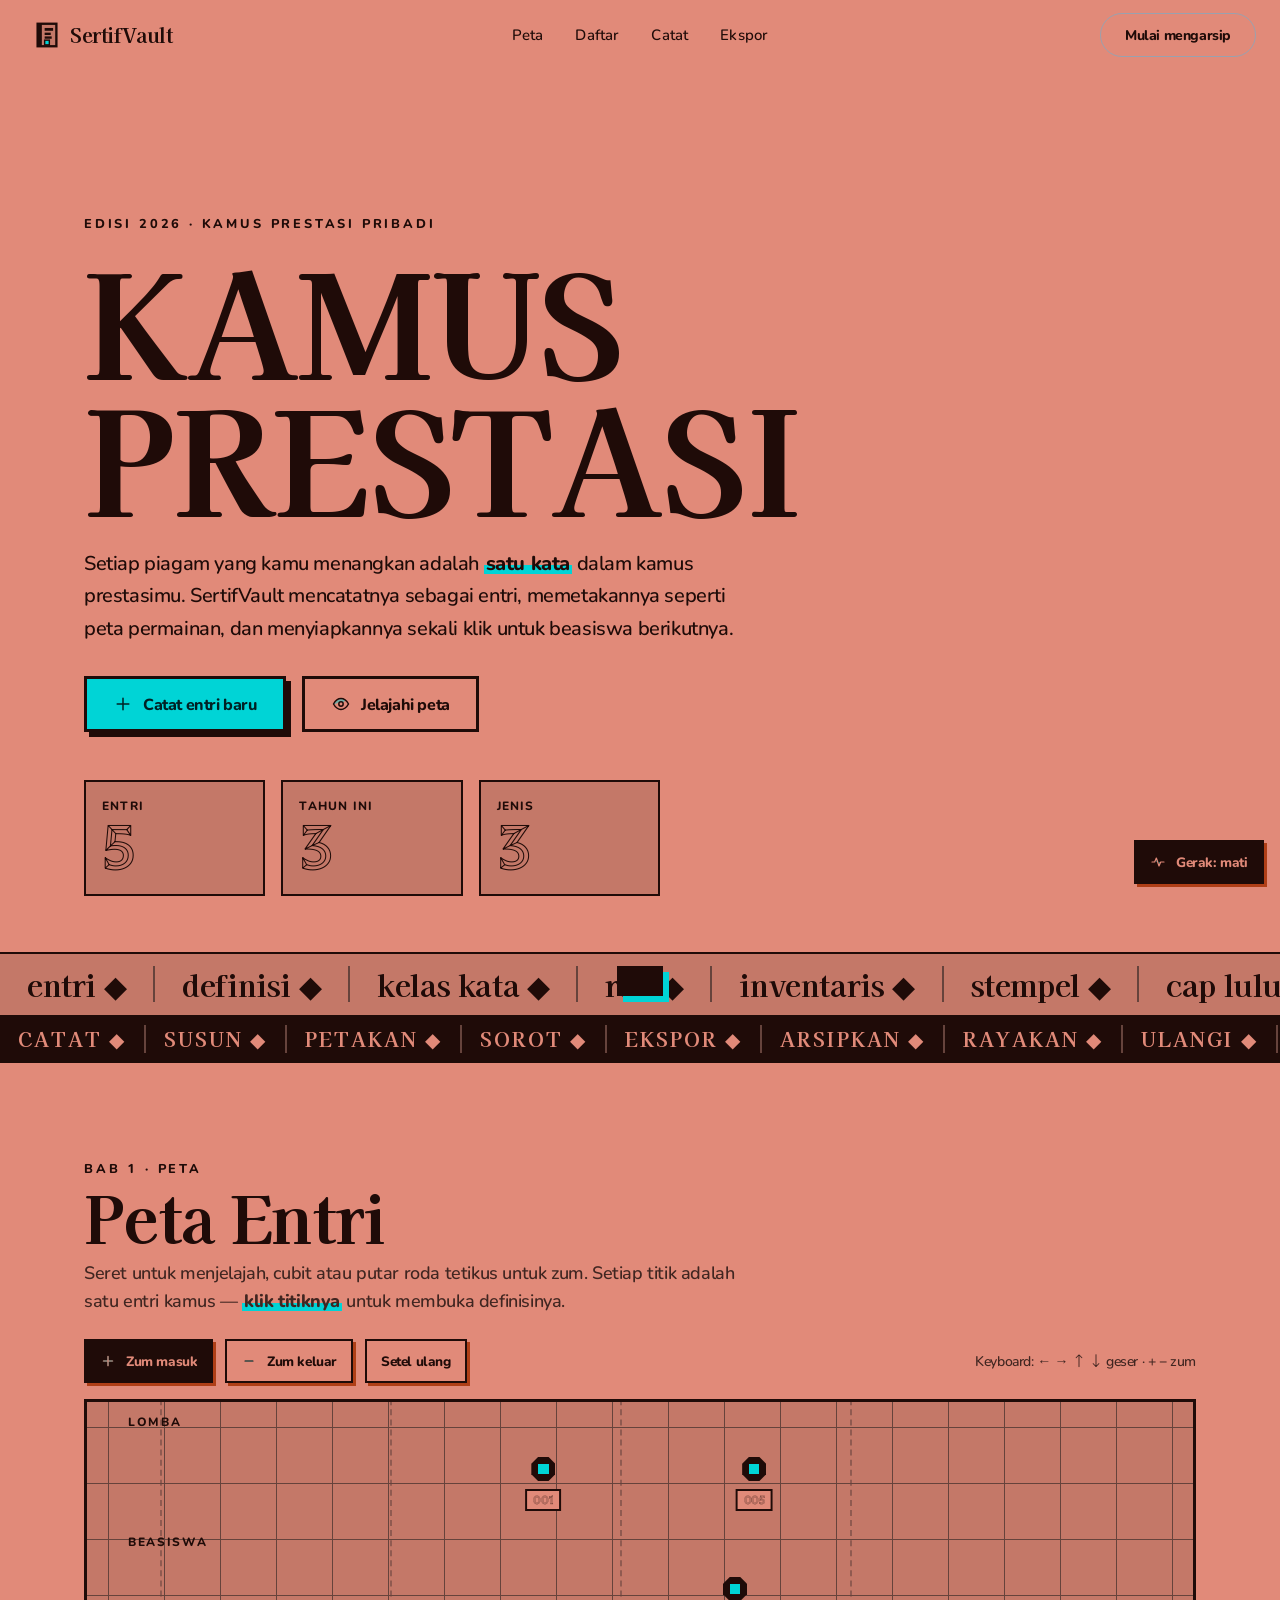
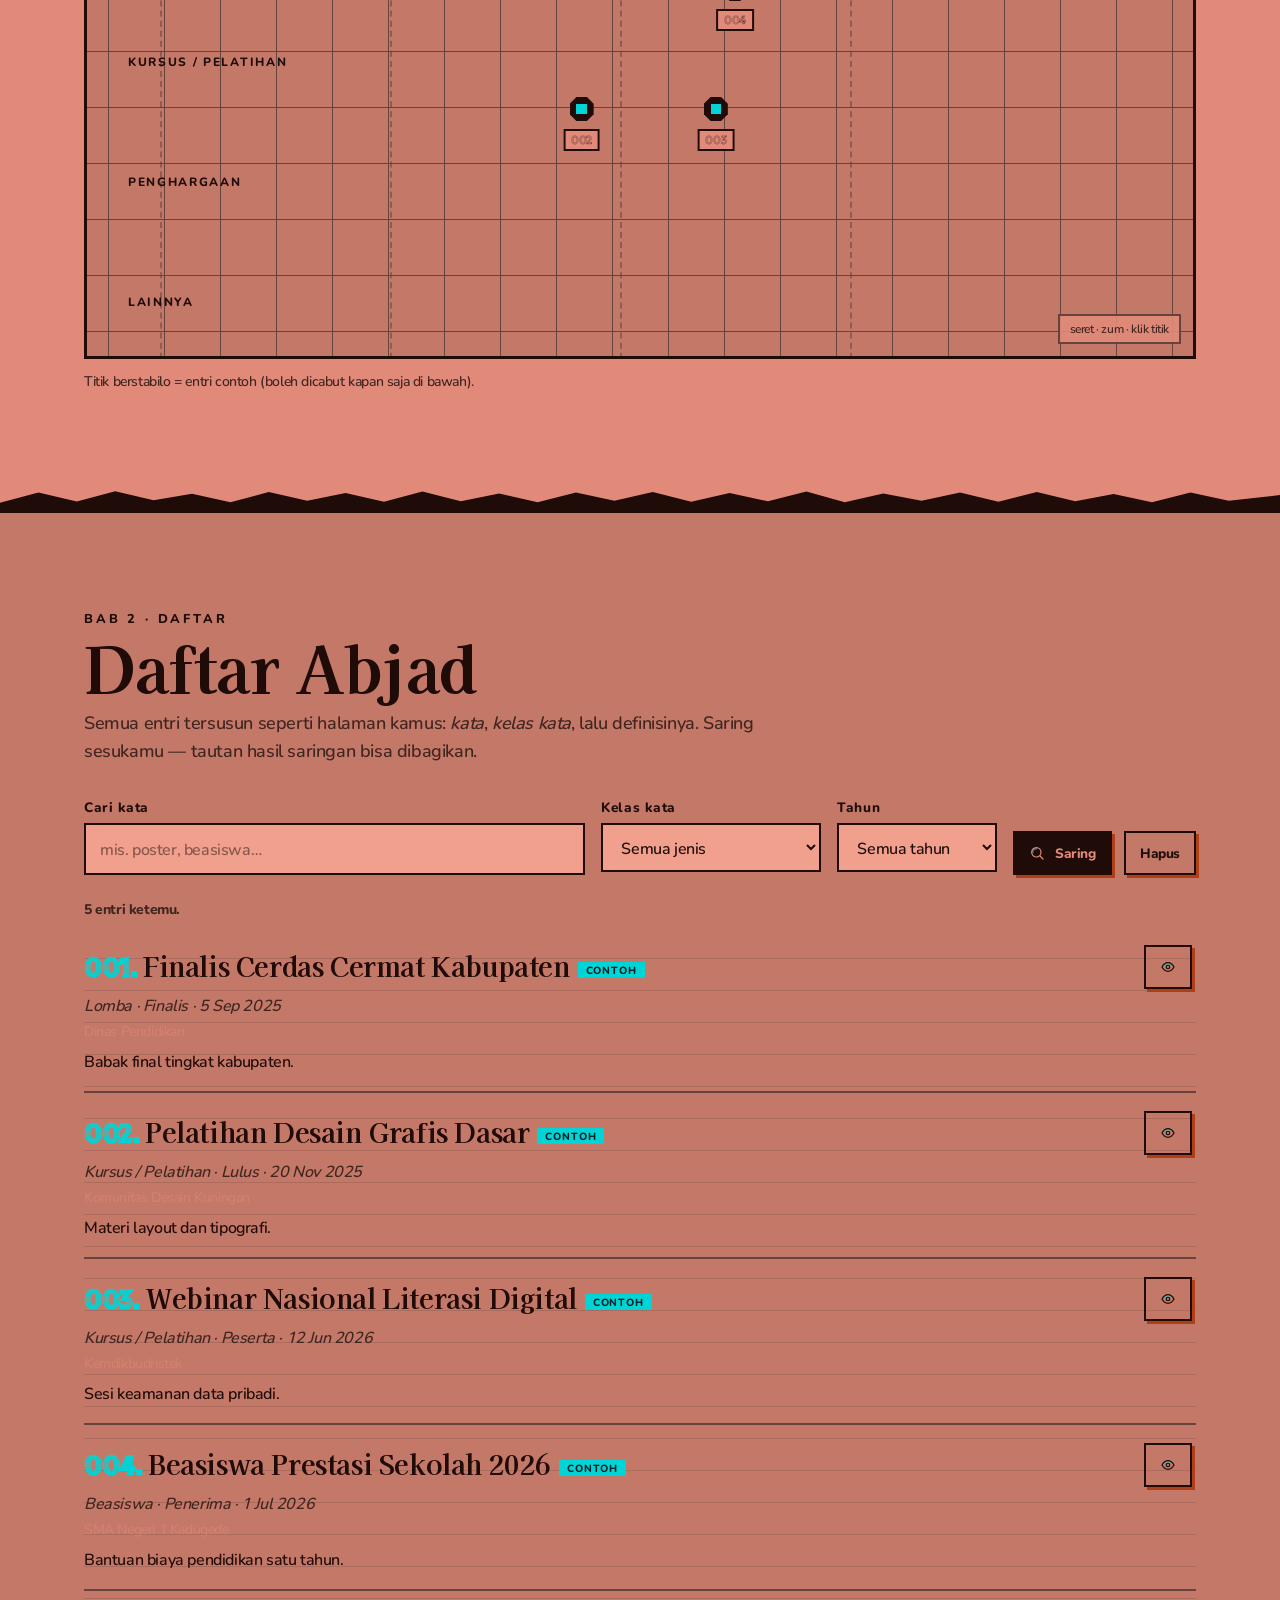
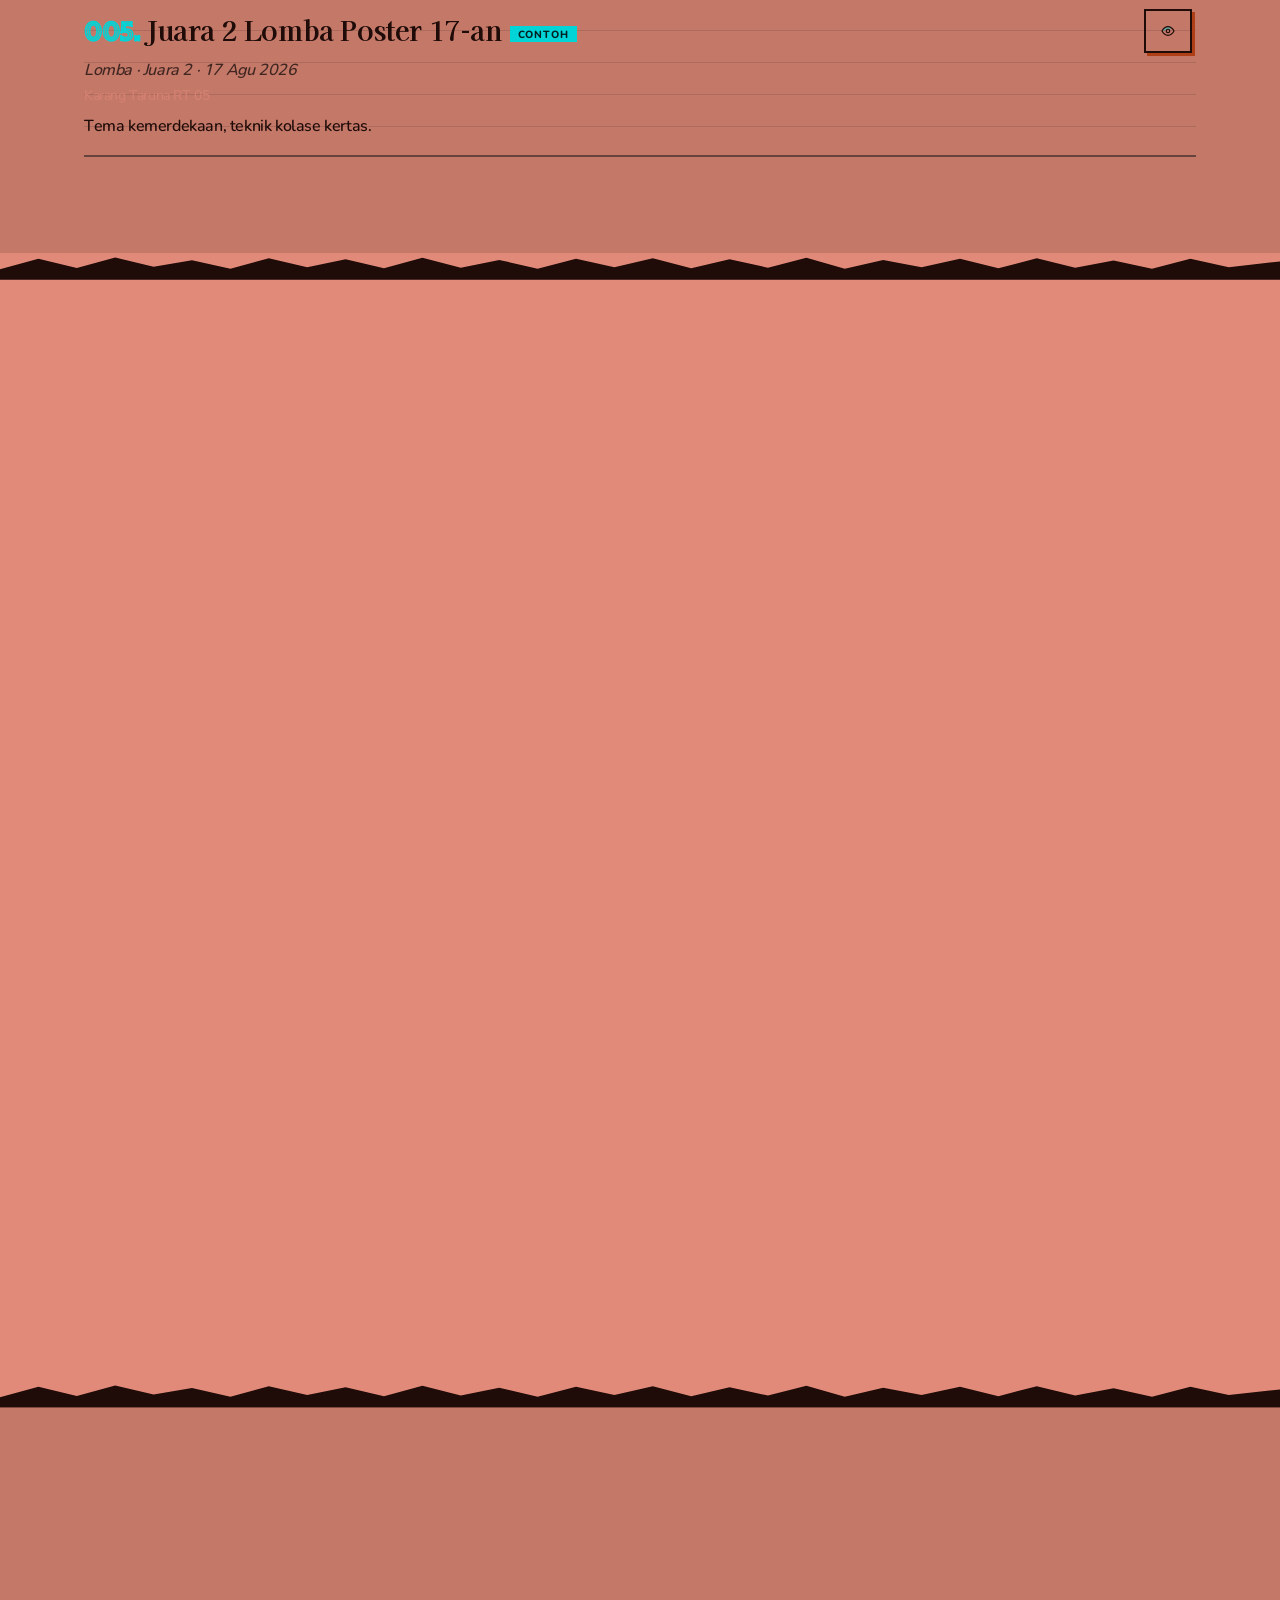
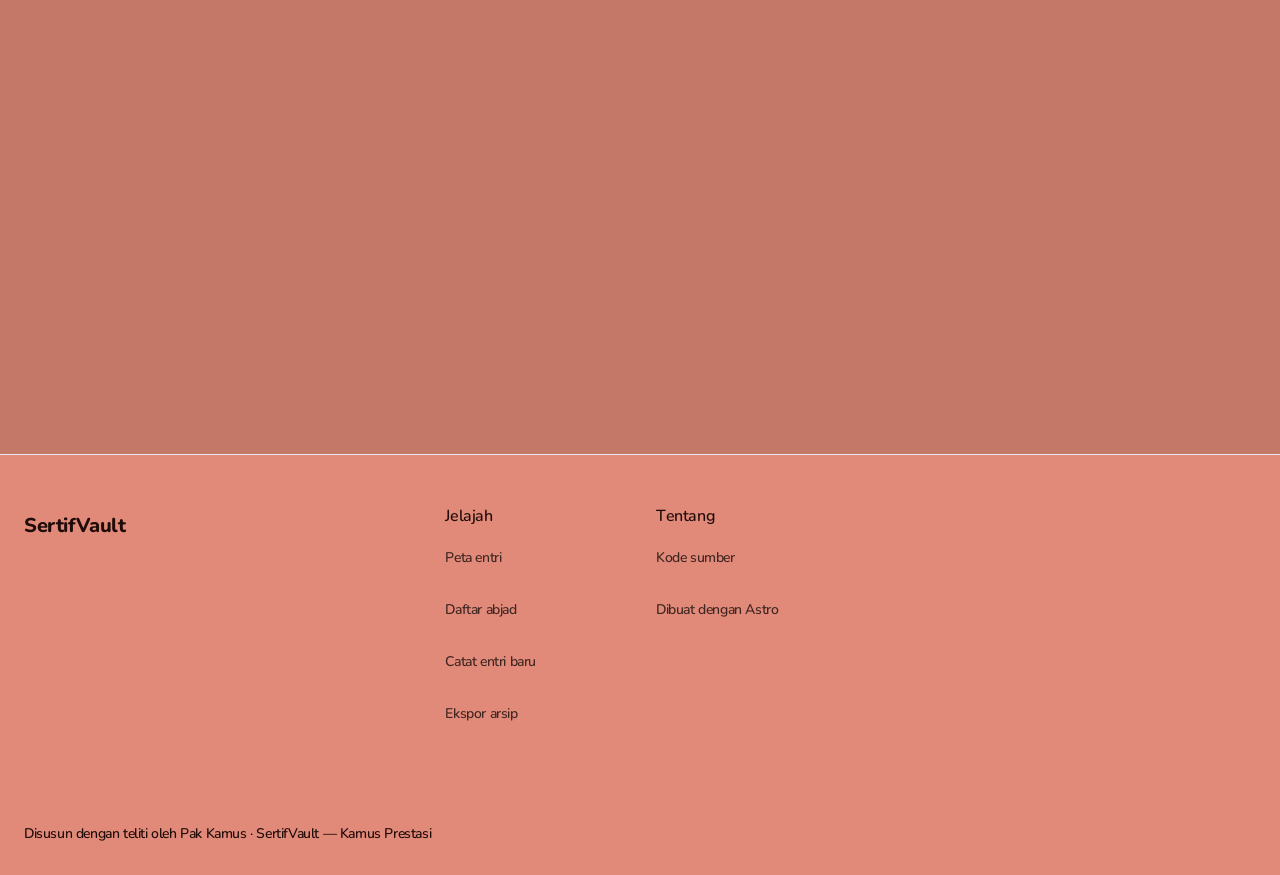
==== index.html @ 52729014 "deploy(2026-10-12): SertifVault — Kamus Prestasi (gh-pages)" ====
<!DOCTYPE html><html lang="id" dir="ltr" class="2xl:text-[20px]"><head><meta charset="UTF-8"><meta name="viewport" content="width=device-width, initial-scale=1.0"><link rel="sitemap" href="/sitemap-index.xml"><link rel="icon" type="image/svg+xml" href="/_astro/favicon.DusimJPX.svg"><link rel="apple-touch-icon" sizes="180x180" href="/_astro/favicon.DusimJPX.svg"><link rel="mask-icon" href="/_astro/favicon.DusimJPX.svg" color="#2b1d12"><style>@font-face{font-family:"Kaisei Tokumin-c41e53520d195732";src:url("/_astro/fonts/1432f971341fcacc.woff2") format("woff2");font-display:swap;unicode-range:U+0000-00FF,U+0131,U+0152-0153,U+02BB-02BC,U+02C6,U+02DA,U+02DC,U+0304,U+0308,U+0329,U+2000-206F,U+20AC,U+2122,U+2191,U+2193,U+2212,U+2215,U+FEFF,U+FFFD;font-weight:700;font-style:normal;}@font-face{font-family:"Kaisei Tokumin-c41e53520d195732";src:url("/_astro/fonts/fa891b6cc6b4ae27.woff2") format("woff2");font-display:swap;unicode-range:U+0000-00FF,U+0131,U+0152-0153,U+02BB-02BC,U+02C6,U+02DA,U+02DC,U+0304,U+0308,U+0329,U+2000-206F,U+20AC,U+2122,U+2191,U+2193,U+2212,U+2215,U+FEFF,U+FFFD;font-weight:800;font-style:normal;}@font-face{font-family:"Kaisei Tokumin-c41e53520d195732 fallback: Times New Roman Bold";src:local("Times New Roman Bold");font-display:swap;font-weight:700;font-style:normal;size-adjust:113.033%;ascent-override:102.6249%;descent-override:25.4793%;line-gap-override:0%;}@font-face{font-family:"Kaisei Tokumin-c41e53520d195732 fallback: Times New Roman Bold";src:local("Times New Roman Bold");font-display:swap;font-weight:800;font-style:normal;size-adjust:113.033%;ascent-override:102.6249%;descent-override:25.4793%;line-gap-override:0%;}:root{--font-display:"Kaisei Tokumin-c41e53520d195732","Kaisei Tokumin-c41e53520d195732 fallback: Times New Roman Bold",serif;}</style><link rel="preload" href="/_astro/fonts/1432f971341fcacc.woff2" as="font" type="font/woff2" crossorigin><link rel="preload" href="/_astro/fonts/fa891b6cc6b4ae27.woff2" as="font" type="font/woff2" crossorigin><style>@font-face{font-family:"Chiron GoRound TC-333e9b8f2880b814";src:url("/_astro/fonts/dfba8ac650aadede.woff2") format("woff2");font-display:swap;unicode-range:U+0000-00FF,U+0131,U+0152-0153,U+02BB-02BC,U+02C6,U+02DA,U+02DC,U+0304,U+0308,U+0329,U+2000-206F,U+20AC,U+2122,U+2191,U+2193,U+2212,U+2215,U+FEFF,U+FFFD;font-weight:400;font-style:normal;}@font-face{font-family:"Chiron GoRound TC-333e9b8f2880b814";src:url("/_astro/fonts/55c3451f2455e717.woff2") format("woff2");font-display:swap;unicode-range:U+0000-00FF,U+0131,U+0152-0153,U+02BB-02BC,U+02C6,U+02DA,U+02DC,U+0304,U+0308,U+0329,U+2000-206F,U+20AC,U+2122,U+2191,U+2193,U+2212,U+2215,U+FEFF,U+FFFD;font-weight:700;font-style:normal;}@font-face{font-family:"Chiron GoRound TC-333e9b8f2880b814 fallback: Arial";src:local("Arial");font-display:swap;font-weight:400;font-style:normal;size-adjust:102.7365%;ascent-override:94.4163%;descent-override:20.4406%;line-gap-override:0%;}@font-face{font-family:"Chiron GoRound TC-333e9b8f2880b814 fallback: Arial Bold";src:local("Arial Bold");font-display:swap;font-weight:700;font-style:normal;size-adjust:95.4205%;ascent-override:101.6553%;descent-override:22.0078%;line-gap-override:0%;}:root{--font-body:"Chiron GoRound TC-333e9b8f2880b814","Chiron GoRound TC-333e9b8f2880b814 fallback: Arial","Chiron GoRound TC-333e9b8f2880b814 fallback: Arial Bold",sans-serif;}</style><style>@font-face{font-family:"Tilt Prism-22b5168cf744a0fc";src:url("/_astro/fonts/adae60fb9ed3f33a.woff2") format("woff2");font-display:swap;unicode-range:U+0000-00FF,U+0131,U+0152-0153,U+02BB-02BC,U+02C6,U+02DA,U+02DC,U+0304,U+0308,U+0329,U+2000-206F,U+20AC,U+2122,U+2191,U+2193,U+2212,U+2215,U+FEFF,U+FFFD;font-weight:400;font-style:normal;}@font-face{font-family:"Tilt Prism-22b5168cf744a0fc fallback: Arial";src:local("Arial");font-display:swap;font-weight:400;font-style:normal;size-adjust:111.2605%;ascent-override:88.9804%;descent-override:24.4471%;line-gap-override:0%;}:root{--font-accent:"Tilt Prism-22b5168cf744a0fc","Tilt Prism-22b5168cf744a0fc fallback: Arial",sans-serif;}</style><style>
  :root {
    --aw-font-sans: var(--font-body);
    --aw-font-serif: var(--font-display);
    --aw-font-heading: var(--font-display);

    /* Kertas kamus */
    --sv-bg: oklch(0.72 0.11 32);
    --sv-surface: oklch(0.65 0.1 32);
    --sv-surface-2: oklch(0.6 0.095 32);
    --sv-text: oklch(0.18 0.035 32);
    --sv-muted: oklch(0.30 0.04 32);
    --sv-line: oklch(0.42 0.05 32);
    /* Tinta stempel */
    --sv-accent: oklch(0.52 0.155 38);
    --sv-accent-2: oklch(0.44 0.115 30);
    /* Stabilo cyan — satu-satunya warna dingin */
    --sv-pop: oklch(0.76 0.19 195);
    --sv-pop-ink: oklch(0.22 0.05 200);

    --aw-color-primary: var(--sv-accent);
    --aw-color-secondary: var(--sv-accent-2);
    --aw-color-accent: var(--sv-pop);

    --aw-color-text-heading: var(--sv-text);
    --aw-color-text-default: var(--sv-text);
    --aw-color-text-muted: var(--sv-muted);
    --aw-color-bg-page: var(--sv-bg);

    ::selection {
      background: var(--sv-pop);
      color: var(--sv-pop-ink);
    }
  }

  html {
    scroll-behavior: smooth;
  }

  body {
    font-family: var(--font-body), sans-serif;
    background: var(--sv-bg);
    color: var(--sv-text);
  }

  :focus-visible {
    outline: 3px solid var(--sv-pop);
    outline-offset: 2px;
    border-radius: 2px;
  }
</style><script>(function(){const defaultTheme = "system";

  // Single source of truth for *applying* the color theme.
  //
  // This runs inline in the <head> so the `.dark` class is set before first
  // paint (anti-FOUC — it must not be deferred/bundled). It also registers an
  // `astro:after-swap` listener so the theme is re-applied on client-side
  // navigations with <ClientRouter />. Toggling the theme is owned by the
  // <aw-theme-toggle> custom element (see ToggleTheme.astro).
  function applyTheme(theme) {
    document.documentElement.classList[theme === 'dark' ? 'add' : 'remove']('dark');
  }

  function resolveTheme() {
    if ((defaultTheme && defaultTheme.endsWith(':only')) || (!localStorage.theme && defaultTheme !== 'system')) {
      return defaultTheme.replace(':only', '');
    }
    if (
      localStorage.theme === 'dark' ||
      (!('theme' in localStorage) && window.matchMedia('(prefers-color-scheme: dark)').matches)
    ) {
      return 'dark';
    }
    return 'light';
  }

  applyTheme(resolveTheme());

  // `document` persists across view transitions, so this listener (registered
  // once on first load) keeps re-applying the theme on every navigation.
  document.addEventListener('astro:after-swap', () => applyTheme(resolveTheme()));
})();</script><title>SertifVault — Kamus Prestasi</title><link rel="canonical" href="https://agent-tools-sertifvault.vercel.app"><meta name="description" content="Brankas sertifikat pribadimu: arsipkan piagam lomba, beasiswa, dan kursus sebagai entri kamus, jelajahi di peta 8-bit, ekspor sekali klik."><meta name="robots" content="index, follow"><meta property="og:title" content="SertifVault — Kamus Prestasi"><meta property="og:type" content="website"><meta property="og:image" content="https://agent-tools-sertifvault.vercel.app/_astro/og-image.KoNGw8cL_Z16CvQc.jpg"><meta property="og:url" content="https://agent-tools-sertifvault.vercel.app"><meta property="og:description" content="Brankas sertifikat pribadimu: arsipkan piagam lomba, beasiswa, dan kursus sebagai entri kamus, jelajahi di peta 8-bit, ekspor sekali klik."><meta property="og:locale" content="id"><meta property="og:site_name" content="SertifVault"><meta property="og:image:url" content="https://agent-tools-sertifvault.vercel.app/_astro/og-image.KoNGw8cL_Z16CvQc.jpg"><meta property="og:image:width" content="1200"><meta property="og:image:height" content="626"><meta property="og:image:alt" content="SertifVault — Kamus Prestasi"><meta name="twitter:card" content="summary_large_image"><script id="ga-init" data-id>
  if (document.getElementById('ga-init').dataset.id) {
    var d = document.getElementById('ga-init').dataset.id;
    window.dataLayer = window.dataLayer || [];
    window.gtag = function () {
      dataLayer.push(arguments);
    };
    window.gtag('js', new Date());
    window.gtag('config', d);
  }
</script><link rel="preconnect" href="https://images.unsplash.com"><!-- View Transitions dimatikan (satu halaman) --><!-- <ClientRouter fallback="swap" /> --><!-- Extra head content from pages: structured data, rel=prev/next, … --><script type="application/ld+json">[{"@context":"https://schema.org","@type":"WebSite","@id":"https://agent-tools-sertifvault.vercel.app/#website","name":"SertifVault","url":"https://agent-tools-sertifvault.vercel.app","inLanguage":"id","publisher":{"@id":"https://agent-tools-sertifvault.vercel.app/#organization"}},{"@context":"https://schema.org","@type":"WebApplication","@id":"https://agent-tools-sertifvault.vercel.app/#organization","name":"SertifVault — Kamus Prestasi","url":"https://agent-tools-sertifvault.vercel.app","applicationCategory":"UtilitiesApplication","operatingSystem":"Web","inLanguage":"id","description":"Brankas sertifikat pribadimu: arsipkan piagam lomba, beasiswa, dan kursus sebagai entri kamus, jelajahi di peta 8-bit, ekspor sekali klik."}]</script><link rel="stylesheet" href="/_astro/PageLayout.DJ0KPZv_.css"><link rel="stylesheet" href="/_astro/vault.DOoaf-il.css"><script type="module" src="/_astro/page.BS6wqQC3.js"></script></head><body class="antialiased text-default bg-page tracking-tight min-h-screen flex flex-col"><aw-header data-astro-transition-persist="header-xzzigr" data-astro-cid-nswrv7r3="true"><header class="sticky top-0 z-40 flex-none mx-auto w-full border-b border-gray-50/0 transition-[opacity] ease-in-out" data-aw-sticky-header="true" id="header" data-astro-cid-nswrv7r3><div class="absolute inset-0" data-astro-cid-nswrv7r3></div><div class="relative text-default py-3 px-3 lg:px-6 mx-auto w-full lg:grid lg:grid-cols-3 lg:items-center max-w-7xl" data-astro-cid-nswrv7r3><div class="flex justify-between" data-astro-cid-nswrv7r3><a class="flex items-center" href="/" data-astro-cid-nswrv7r3><span class="self-center ml-2 rtl:ml-0 rtl:mr-2 whitespace-nowrap inline-flex items-center gap-2"><svg width="30" height="30" viewBox="0 0 64 64" aria-hidden="true" style="flex: none"><rect x="12" y="8" width="40" height="48" fill="var(--sv-surface)"></rect><rect x="12" y="8" width="40" height="48" fill="none" stroke="var(--sv-text)" stroke-width="5"></rect><rect x="12" y="8" width="9" height="48" fill="var(--sv-text)"></rect><rect x="27" y="17" width="18" height="6" fill="var(--sv-text)"></rect><rect x="27" y="27" width="13" height="5" fill="var(--sv-text)"></rect><rect x="27" y="35" width="15" height="5" fill="var(--sv-text)"></rect><rect x="27" y="43" width="10" height="10" fill="var(--sv-pop)"></rect><rect x="27" y="43" width="10" height="10" fill="none" stroke="var(--sv-text)" stroke-width="3"></rect></svg><span class="font-display text-2xl md:text-xl font-bold" style="color: var(--sv-text)">SertifVault</span></span></a><div class="flex items-center lg:hidden" data-astro-cid-nswrv7r3><button type="button" class="flex flex-col h-12 w-12 rounded justify-center items-center cursor-pointer group" aria-label="Toggle Menu" aria-expanded="false" data-aw-toggle-menu><span class="sr-only">Toggle Menu</span><span aria-hidden="true" class="h-0.5 w-6 my-1 rounded-full bg-black dark:bg-white transition ease transform duration-200 opacity-80 group-[.expanded]:rotate-45 group-[.expanded]:translate-y-2.5"></span><span aria-hidden="true" class="h-0.5 w-6 my-1 rounded-full bg-black dark:bg-white transition ease transform duration-200 opacity-80 group-[.expanded]:opacity-0"></span><span aria-hidden="true" class="h-0.5 w-6 my-1 rounded-full bg-black dark:bg-white transition ease transform duration-200 opacity-80 group-[.expanded]:-rotate-45 group-[.expanded]:-translate-y-2.5"></span></button></div></div><nav class="items-center w-full lg:w-auto hidden lg:flex lg:mx-5 text-default overflow-y-auto overflow-x-hidden lg:overflow-visible lg:justify-self-center" aria-label="Main navigation" data-astro-cid-nswrv7r3><ul class="flex flex-col lg:flex-row lg:self-center w-full lg:w-auto text-xl lg:text-[0.9375rem] tracking-[0.01rem] font-medium lg:justify-center" data-astro-cid-nswrv7r3><li class data-astro-cid-nswrv7r3><a class="hover:text-link dark:hover:text-white px-4 py-3 flex items-center whitespace-nowrap" href="/#peta" data-astro-cid-nswrv7r3>Peta</a></li><li class data-astro-cid-nswrv7r3><a class="hover:text-link dark:hover:text-white px-4 py-3 flex items-center whitespace-nowrap" href="/#daftar" data-astro-cid-nswrv7r3>Daftar</a></li><li class data-astro-cid-nswrv7r3><a class="hover:text-link dark:hover:text-white px-4 py-3 flex items-center whitespace-nowrap" href="/#tambah" data-astro-cid-nswrv7r3>Catat</a></li><li class data-astro-cid-nswrv7r3><a class="hover:text-link dark:hover:text-white px-4 py-3 flex items-center whitespace-nowrap" href="/#ekspor" data-astro-cid-nswrv7r3>Ekspor</a></li></ul></nav><div class="hidden lg:self-center lg:flex items-center lg:mb-0 fixed w-full lg:w-auto lg:static justify-end left-0 rtl:left-auto rtl:right-0 bottom-0 p-3 lg:p-0 lg:justify-self-end" data-astro-cid-nswrv7r3><div class="items-center flex justify-between w-full lg:w-auto" data-astro-cid-nswrv7r3><div class="flex" data-astro-cid-nswrv7r3></div><span class="ml-4 rtl:ml-0 rtl:mr-4" data-astro-cid-nswrv7r3><a class="btn-secondary ml-2 py-2.5 px-5.5 lg:px-6 font-semibold shadow-none text-sm w-auto" href="/#tambah" data-astro-cid-nswrv7r3="true">Mulai mengarsip</a></span></div></div></div></header></aw-header><script type="module">var e=class extends HTMLElement{onScroll;mql;onMqlChange;onPageLoad=()=>{this.updateActiveLinks(),this.closeOpenDropdown()};connectedCallback(){let e=this.querySelector(`#header`),t=this.querySelector(`[data-aw-toggle-menu]`),n=this.querySelector(`#header nav`),r=this.querySelector(`#header > div > div:last-child`);this.updateActiveLinks(),document.addEventListener(`astro:page-load`,this.onPageLoad);let i=()=>{t?.classList.remove(`expanded`),t?.setAttribute(`aria-expanded`,`false`),document.body.classList.remove(`overflow-hidden`),e?.classList.remove(`h-screen`,`expanded`,`bg-page`),n?.classList.add(`hidden`),r?.classList.add(`hidden`)};if(t?.addEventListener(`click`,()=>{let i=t.classList.toggle(`expanded`);t.setAttribute(`aria-expanded`,String(i)),document.body.classList.toggle(`overflow-hidden`),e?.classList.toggle(`h-screen`),e?.classList.toggle(`expanded`),e?.classList.toggle(`bg-page`),n?.classList.toggle(`hidden`),r?.classList.toggle(`hidden`)}),n?.addEventListener(`click`,i),n?.addEventListener(`click`,e=>{let t=e.target?.closest(`.dropdown-menu a`);t&&t.blur()}),this.mql=window.matchMedia(`(max-width: 1023px)`),this.onMqlChange=()=>i(),this.mql.addEventListener(`change`,this.onMqlChange),e?.hasAttribute(`data-aw-sticky-header`)){let t=!1,n=()=>{window.scrollY>60?e.classList.add(`scroll`):e.classList.remove(`scroll`),t=!1};this.onScroll=()=>{t||=(window.requestAnimationFrame(n),!0)},n(),document.addEventListener(`scroll`,this.onScroll,{passive:!0})}document.documentElement.classList.add(`motion-safe:scroll-smooth`)}disconnectedCallback(){this.onScroll&&document.removeEventListener(`scroll`,this.onScroll),this.mql&&this.onMqlChange&&this.mql.removeEventListener(`change`,this.onMqlChange),document.removeEventListener(`astro:page-load`,this.onPageLoad)}closeOpenDropdown(){let e=document.activeElement;e&&this.contains(e)&&e.closest(`.dropdown`)&&e.blur()}updateActiveLinks(){let e=e=>`/`+e.replace(/^\/+|\/+$/g,``),t=e(window.location.pathname);this.querySelectorAll(`nav a[href]`).forEach(n=>{let r=new URL(n.href,window.location.href),i=r.origin===window.location.origin&&!r.hash&&!n.getAttribute(`href`)?.startsWith(`#`);n.classList.toggle(`aw-link-active`,i&&e(r.pathname)===t)})}};customElements.get(`aw-header`)||customElements.define(`aw-header`,e);</script><main class="flex-1"><a href="#peta" class="skip-link no-print">Lompat ke peta entri</a><section class="curtain relative overflow-hidden" aria-labelledby="hero-h"><div class="mx-auto max-w-6xl px-5 pt-28 pb-10 md:pt-36 md:pb-14"><p class="eyebrow">Edisi 2026 · Kamus prestasi pribadi</p><h1 id="hero-h" class="headword mt-4" style="font-size: clamp(3.2rem, 13vw, 9rem)" aria-label="Kamus Prestasi"><span class="hw-line block" data-hw="KAMUS"></span><span class="hw-line block" data-hw="PRESTASI"></span></h1><p class="mt-6 max-w-2xl text-lg md:text-xl leading-relaxed">Setiap piagam yang kamu menangkan adalah <span class="stabilo font-bold">satu kata</span> dalam kamus prestasimu. SertifVault mencatatnya sebagai entri, memetakannya seperti peta permainan, dan menyiapkannya sekali klik untuk beasiswa berikutnya.</p><div class="mt-8 flex flex-wrap gap-4"><a href="#tambah" class="btn btn-pop magnetic" data-cursor="link"><span><svg class="w-5 h-5" xmlns="http://www.w3.org/2000/svg" viewBox="0 0 24 24" aria-hidden="true" focusable="false"><path d="M11 5h2v6h6v2h-6v6h-2v-6H5v-2h6z" fill="var(--sv-pop)" fill-opacity="0.5" stroke="none"/><g fill="none" stroke="currentColor" stroke-width="1.8" stroke-linecap="round" stroke-linejoin="round"><path d="M12 5v14M5 12h14"/></g></svg></span> Catat entri baru</a><a href="#peta" class="btn btn-ghost magnetic" data-cursor="link"><span><svg class="w-5 h-5" xmlns="http://www.w3.org/2000/svg" viewBox="0 0 24 24" aria-hidden="true" focusable="false"><path d="M3 12s3.5-6 9-6c2 0 3.8.8 5.2 1.9L15 10H9l-2 1.2C5.4 12.6 3 12 3 12z" fill="var(--sv-pop)" fill-opacity="0.5" stroke="none"/><g fill="none" stroke="currentColor" stroke-width="1.8" stroke-linecap="round" stroke-linejoin="round"><path d="M3 12s3.6-6.5 9-6.5S21 12 21 12s-3.6 6.5-9 6.5S3 12 3 12z"/><circle cx="12" cy="12" r="2.6"/></g></svg></span> Jelajahi peta</a></div><dl class="mt-12 grid grid-cols-3 gap-4 max-w-xl" aria-label="Ringkasan arsip"><div class="border-2 p-4" style="border-color: var(--sv-text); background: var(--sv-surface)"><dt class="text-xs uppercase tracking-widest font-bold" style="color: var(--sv-text)">Entri</dt><dd class="stat-num" data-stat="total">–</dd></div><div class="border-2 p-4" style="border-color: var(--sv-text); background: var(--sv-surface)"><dt class="text-xs uppercase tracking-widest font-bold" style="color: var(--sv-text)">Tahun ini</dt><dd class="stat-num" data-stat="thisYear">–</dd></div><div class="border-2 p-4" style="border-color: var(--sv-text); background: var(--sv-surface)"><dt class="text-xs uppercase tracking-widest font-bold" style="color: var(--sv-text)">Jenis</dt><dd class="stat-num" data-stat="cats">–</dd></div></dl></div></section><div class="no-print" aria-hidden="true"><div class="marquee marquee-a border-y-2 py-3" style="border-color: var(--sv-text); background: var(--sv-surface)"><div class="marquee-track text-2xl md:text-3xl"><span class="inline-flex"><span class="marquee-term">entri <span aria-hidden="true">◆</span></span><span class="marquee-term">definisi <span aria-hidden="true">◆</span></span><span class="marquee-term">kelas kata <span aria-hidden="true">◆</span></span><span class="marquee-term">rak <span aria-hidden="true">◆</span></span><span class="marquee-term">inventaris <span aria-hidden="true">◆</span></span><span class="marquee-term">stempel <span aria-hidden="true">◆</span></span><span class="marquee-term">cap lulus <span aria-hidden="true">◆</span></span><span class="marquee-term">juara <span aria-hidden="true">◆</span></span><span class="marquee-term">beasiswa <span aria-hidden="true">◆</span></span><span class="marquee-term">sertifikat <span aria-hidden="true">◆</span></span><span class="marquee-term">transkrip <span aria-hidden="true">◆</span></span><span class="marquee-term">portofolio <span aria-hidden="true">◆</span></span><span class="marquee-term">arsip <span aria-hidden="true">◆</span></span><span class="marquee-term">edisi ke-1 <span aria-hidden="true">◆</span></span></span><span class="inline-flex"><span class="marquee-term">entri <span aria-hidden="true">◆</span></span><span class="marquee-term">definisi <span aria-hidden="true">◆</span></span><span class="marquee-term">kelas kata <span aria-hidden="true">◆</span></span><span class="marquee-term">rak <span aria-hidden="true">◆</span></span><span class="marquee-term">inventaris <span aria-hidden="true">◆</span></span><span class="marquee-term">stempel <span aria-hidden="true">◆</span></span><span class="marquee-term">cap lulus <span aria-hidden="true">◆</span></span><span class="marquee-term">juara <span aria-hidden="true">◆</span></span><span class="marquee-term">beasiswa <span aria-hidden="true">◆</span></span><span class="marquee-term">sertifikat <span aria-hidden="true">◆</span></span><span class="marquee-term">transkrip <span aria-hidden="true">◆</span></span><span class="marquee-term">portofolio <span aria-hidden="true">◆</span></span><span class="marquee-term">arsip <span aria-hidden="true">◆</span></span><span class="marquee-term">edisi ke-1 <span aria-hidden="true">◆</span></span></span></div></div><div class="marquee marquee-b border-b-2 py-2" style="border-color: var(--sv-text); background: var(--sv-text); color: var(--sv-bg)"><div class="marquee-track text-lg md:text-xl uppercase tracking-widest"><span class="inline-flex"><span class="marquee-term">catat <span aria-hidden="true">◆</span></span><span class="marquee-term">susun <span aria-hidden="true">◆</span></span><span class="marquee-term">petakan <span aria-hidden="true">◆</span></span><span class="marquee-term">sorot <span aria-hidden="true">◆</span></span><span class="marquee-term">ekspor <span aria-hidden="true">◆</span></span><span class="marquee-term">arsipkan <span aria-hidden="true">◆</span></span><span class="marquee-term">rayakan <span aria-hidden="true">◆</span></span><span class="marquee-term">ulangi <span aria-hidden="true">◆</span></span></span><span class="inline-flex"><span class="marquee-term">catat <span aria-hidden="true">◆</span></span><span class="marquee-term">susun <span aria-hidden="true">◆</span></span><span class="marquee-term">petakan <span aria-hidden="true">◆</span></span><span class="marquee-term">sorot <span aria-hidden="true">◆</span></span><span class="marquee-term">ekspor <span aria-hidden="true">◆</span></span><span class="marquee-term">arsipkan <span aria-hidden="true">◆</span></span><span class="marquee-term">rayakan <span aria-hidden="true">◆</span></span><span class="marquee-term">ulangi <span aria-hidden="true">◆</span></span></span></div></div></div><section id="peta" class="curtain py-16 md:py-24" aria-labelledby="peta-h"><div class="mx-auto max-w-6xl px-5"><p class="eyebrow">Bab 1 · Peta</p><h2 id="peta-h" class="headword mt-2" style="font-size: clamp(2rem, 7vw, 4rem)">Peta Entri</h2><p class="mt-3 max-w-2xl text-lg" style="color: var(--sv-muted)">Seret untuk menjelajah, cubit atau putar roda tetikus untuk zum. Setiap titik adalah satu entri kamus — <span class="stabilo font-bold">klik titiknya</span> untuk membuka definisinya.</p><div class="no-print mt-6 flex flex-wrap items-center gap-3" role="toolbar" aria-label="Kontrol peta"><button type="button" class="btn btn-sm" data-map-zoom="in" data-cursor="link"><span><svg class="w-4 h-4" xmlns="http://www.w3.org/2000/svg" viewBox="0 0 24 24" aria-hidden="true" focusable="false"><path d="M11 5h2v6h6v2h-6v6h-2v-6H5v-2h6z" fill="var(--sv-pop)" fill-opacity="0.5" stroke="none"/><g fill="none" stroke="currentColor" stroke-width="1.8" stroke-linecap="round" stroke-linejoin="round"><path d="M12 5v14M5 12h14"/></g></svg></span> Zum masuk</button><button type="button" class="btn btn-sm btn-ghost" data-map-zoom="out" data-cursor="link"><span><svg class="w-4 h-4" xmlns="http://www.w3.org/2000/svg" viewBox="0 0 24 24" aria-hidden="true" focusable="false"><path d="M6 11h12v2H6z" fill="var(--sv-pop)" fill-opacity="0.5" stroke="none"/><g fill="none" stroke="currentColor" stroke-width="1.8" stroke-linecap="round" stroke-linejoin="round"><path d="M6 12h12"/></g></svg></span> Zum keluar</button><button type="button" class="btn btn-sm btn-ghost" data-map-zoom="reset" data-cursor="link">Setel ulang</button><span class="text-sm ml-auto hidden md:inline" style="color: var(--sv-muted)">Keyboard: ← → ↑ ↓ geser · + − zum</span></div><div id="map-viewport" class="map-viewport mt-4 rounded-none" style="height: min(68vh, 560px)" tabindex="0" role="application" aria-label="Peta entri sertifikat. Seret untuk menggeser, gunakan tombol zum atau keyboard." data-cursor="view"><div class="map-world"></div><p class="map-live sr-only" aria-live="polite"></p><p class="map-hint no-print">seret · zum · klik titik</p></div><p class="mt-3 text-sm" style="color: var(--sv-muted)">Titik berstabilo = entri contoh (boleh dicabut kapan saja di bawah).</p></div></section><div class="tear no-print" aria-hidden="true"></div><section id="daftar" class="curtain py-16 md:py-24" style="background: var(--sv-surface)" aria-labelledby="daftar-h"><div class="mx-auto max-w-6xl px-5"><p class="eyebrow">Bab 2 · Daftar</p><h2 id="daftar-h" class="headword mt-2" style="font-size: clamp(2rem, 7vw, 4rem)">Daftar Abjad</h2><p class="mt-3 max-w-2xl text-lg" style="color: var(--sv-muted)">Semua entri tersusun seperti halaman kamus: <em>kata</em>, <span class="kelas-kata">kelas kata</span>, lalu definisinya. Saring sesukamu — tautan hasil saringan bisa dibagikan.</p><form id="filter-form" class="no-print mt-8 grid gap-4 md:grid-cols-[1fr_220px_160px_auto]" role="search" aria-label="Saring entri"><div class="field"><label for="fq">Cari kata</label><input id="fq" name="q" type="search" placeholder="mis. poster, beasiswa…" autocomplete="off"></div><div class="field"><label for="fk">Kelas kata</label><select id="fk" name="kategori"><option value="">Semua jenis</option><option value="lomba">Lomba</option><option value="beasiswa">Beasiswa</option><option value="kursus">Kursus / Pelatihan</option><option value="penghargaan">Penghargaan</option><option value="lainnya">Lainnya</option></select></div><div class="field"><label for="ft">Tahun</label><select id="ft" name="tahun"><option value="">Semua tahun</option></select></div><div class="flex items-end gap-3"><button type="submit" class="btn btn-sm" data-cursor="link"><span><svg class="w-4 h-4" xmlns="http://www.w3.org/2000/svg" viewBox="0 0 24 24" aria-hidden="true" focusable="false"><path d="M4 11a7 7 0 0 1 7-7h1v3h-1a4 4 0 0 0-4 4v1H4z" fill="var(--sv-pop)" fill-opacity="0.5" stroke="none"/><g fill="none" stroke="currentColor" stroke-width="1.8" stroke-linecap="round" stroke-linejoin="round"><circle cx="11" cy="11" r="7"/><path d="M16.5 16.5L21 21"/></g></svg></span> Saring</button><button type="button" id="filter-reset" class="btn btn-sm btn-ghost" data-cursor="link">Hapus</button></div></form><p id="filter-count" class="mt-6 text-sm font-bold" style="color: var(--sv-muted)" aria-live="polite"></p><div id="entry-list" class="entry-lines mt-2"></div><div id="list-empty" class="hidden mt-8 border-2 p-8 text-center" style="border-color: var(--sv-text); background: var(--sv-bg)"><p class="font-display text-2xl font-bold">Entri tidak ketemu.</p><p class="mt-2" style="color: var(--sv-muted)">Ejaannya mungkin salah, atau rak ini memang belum punya kata itu. Coba kata lain — atau catat sebagai entri baru.</p><a href="#tambah" class="btn btn-sm btn-pop mt-6 magnetic" data-cursor="link"><span><svg class="w-4 h-4" xmlns="http://www.w3.org/2000/svg" viewBox="0 0 24 24" aria-hidden="true" focusable="false"><path d="M11 5h2v6h6v2h-6v6h-2v-6H5v-2h6z" fill="var(--sv-pop)" fill-opacity="0.5" stroke="none"/><g fill="none" stroke="currentColor" stroke-width="1.8" stroke-linecap="round" stroke-linejoin="round"><path d="M12 5v14M5 12h14"/></g></svg></span> Catat entri baru</a></div></div></section><div class="tear no-print" aria-hidden="true"></div><section id="tambah" class="curtain py-16 md:py-24" aria-labelledby="tambah-h"><div class="mx-auto max-w-3xl px-5"><p class="eyebrow">Bab 3 · Pencatatan</p><h2 id="tambah-h" class="headword mt-2" style="font-size: clamp(2rem, 7vw, 4rem)">Catat Entri Baru</h2><p class="mt-3 text-lg" style="color: var(--sv-muted)">Isi yang bertanda <span aria-hidden="true">*</span> wajib. Arsipmu tersimpan<strong> di perambanmu sendiri</strong> — tidak dikirim ke mana-mana.</p><form id="entry-form" class="mt-8 grid gap-6 border-2 p-6 md:p-10" style="border-color: var(--sv-text); background: var(--sv-surface)" novalidate><div class="field" data-field="nama"><label for="f-nama">Nama sertifikat *</label><input id="f-nama" name="nama" type="text" maxlength="140" placeholder="mis. Juara 1 Lomba Debat Bahasa Indonesia" autocomplete="off"><p class="err" role="alert"></p></div><div class="grid gap-6 md:grid-cols-2"><div class="field" data-field="penyelenggara"><label for="f-org">Penyelenggara</label><input id="f-org" name="penyelenggara" type="text" maxlength="120" placeholder="mis. Dinas Pendidikan Kab. Kuningan" autocomplete="off"><p class="err" role="alert"></p></div><div class="field" data-field="tanggal"><label for="f-date">Tanggal terbit *</label><input id="f-date" name="tanggal" type="date" max="2026-10-12"><p class="err" role="alert"></p></div></div><div class="grid gap-6 md:grid-cols-2"><div class="field" data-field="kategori"><label for="f-cat">Kelas kata *</label><select id="f-cat" name="kategori"><option value="">— pilih dulu —</option><option value="lomba">Lomba</option><option value="beasiswa">Beasiswa</option><option value="kursus">Kursus / Pelatihan</option><option value="penghargaan">Penghargaan</option><option value="lainnya">Lainnya</option></select><p class="err" role="alert"></p></div><div class="field" data-field="peringkat"><label for="f-rank">Peringkat / predikat</label><input id="f-rank" name="peringkat" type="text" maxlength="60" placeholder="mis. Juara 2, Lulus, Peserta" autocomplete="off"><p class="err" role="alert"></p></div></div><div class="field" data-field="catatan"><label for="f-note">Definisi (catatan)</label><textarea id="f-note" name="catatan" rows="3" maxlength="500" placeholder="Satu-dua kalimat: apa yang kamu menangkan dan kenapa penting."></textarea><p class="err" role="alert"></p></div><div class="field" data-field="file"><label for="f-file">Lampiran berkas <span style="color: var(--sv-muted)">(opsional, PDF/gambar ≤ 5 MB)</span></label><input id="f-file" name="berkas" type="file" accept="application/pdf,image/png,image/jpeg,image/webp"><p class="err" role="alert"></p></div><div><button type="submit" class="btn btn-pop magnetic" data-cursor="link"><span><svg class="w-5 h-5" xmlns="http://www.w3.org/2000/svg" viewBox="0 0 24 24" aria-hidden="true" focusable="false"><path d="M8 4h8v13l-4-3-4 3z" fill="var(--sv-pop)" fill-opacity="0.5" stroke="none"/><g fill="none" stroke="currentColor" stroke-width="1.8" stroke-linecap="round" stroke-linejoin="round"><path d="M7.5 3.5h9V20l-4.5-3.4L7.5 20z"/></g></svg></span> Catat ke kamus</button><p id="form-status" class="mt-4 font-bold" aria-live="polite"></p></div></form></div></section><div class="tear no-print" aria-hidden="true"></div><section id="ekspor" class="curtain py-16 md:py-24" style="background: var(--sv-surface)" aria-labelledby="ekspor-h"><div class="mx-auto max-w-3xl px-5"><p class="eyebrow">Bab 4 · Penerbitan</p><h2 id="ekspor-h" class="headword mt-2" style="font-size: clamp(2rem, 7vw, 4rem)">Ekspor Arsip</h2><p class="mt-3 text-lg" style="color: var(--sv-muted)">Satu klik untuk pendaftaran beasiswa berikutnya: ringkasannya siap tempel ke formulir, datanya siap unduh.</p><div class="no-print mt-8 grid gap-4 sm:grid-cols-2"><button type="button" id="exp-copy" class="btn magnetic justify-start" data-cursor="link"><span><svg class="w-5 h-5" xmlns="http://www.w3.org/2000/svg" viewBox="0 0 24 24" aria-hidden="true" focusable="false"><path d="M9 9h11v11H9z" fill="var(--sv-pop)" fill-opacity="0.5" stroke="none"/><g fill="none" stroke="currentColor" stroke-width="1.8" stroke-linecap="round" stroke-linejoin="round"><rect x="9" y="9" width="11" height="11" rx="1"/><path d="M5 15V6a1 1 0 0 1 1-1h9"/></g></svg></span> Salin ringkasan CV</button><button type="button" id="exp-json" class="btn magnetic justify-start" data-cursor="link"><span><svg class="w-5 h-5" xmlns="http://www.w3.org/2000/svg" viewBox="0 0 24 24" aria-hidden="true" focusable="false"><path d="M12 4v9l-3-3 3 3 3-3" fill="var(--sv-pop)" fill-opacity="0.5" stroke="none"/><g fill="none" stroke="currentColor" stroke-width="1.8" stroke-linecap="round" stroke-linejoin="round"><path d="M12 4v11M7.5 11L12 15.5 16.5 11M4.5 19.5h15"/></g></svg></span> Unduh JSON</button><button type="button" id="exp-csv" class="btn magnetic justify-start" data-cursor="link"><span><svg class="w-5 h-5" xmlns="http://www.w3.org/2000/svg" viewBox="0 0 24 24" aria-hidden="true" focusable="false"><path d="M12 4v9l-3-3 3 3 3-3" fill="var(--sv-pop)" fill-opacity="0.5" stroke="none"/><g fill="none" stroke="currentColor" stroke-width="1.8" stroke-linecap="round" stroke-linejoin="round"><path d="M12 4v11M7.5 11L12 15.5 16.5 11M4.5 19.5h15"/></g></svg></span> Unduh CSV</button><button type="button" id="exp-print" class="btn magnetic justify-start" data-cursor="link"><span><svg class="w-5 h-5" xmlns="http://www.w3.org/2000/svg" viewBox="0 0 24 24" aria-hidden="true" focusable="false"><path d="M7 8h10v5H7z" fill="var(--sv-pop)" fill-opacity="0.5" stroke="none"/><g fill="none" stroke="currentColor" stroke-width="1.8" stroke-linecap="round" stroke-linejoin="round"><path d="M7 8V4h10v4M7 13h10v7H7z"/><path d="M7 16h10"/></g></svg></span> Cetak / simpan PDF</button></div><p id="export-status" class="mt-4 font-bold" aria-live="polite"></p><div class="no-print mt-10 border-t-2 pt-6" style="border-color: var(--sv-line)"><button type="button" id="exp-clear-samples" class="btn btn-sm btn-ghost" data-cursor="link"><span><svg class="w-4 h-4" xmlns="http://www.w3.org/2000/svg" viewBox="0 0 24 24" aria-hidden="true" focusable="false"><path d="M6 8h12l-1 12H7z" fill="var(--sv-pop)" fill-opacity="0.5" stroke="none"/><g fill="none" stroke="currentColor" stroke-width="1.8" stroke-linecap="round" stroke-linejoin="round"><path d="M4.5 6.5h15M9.5 6V4.5h5V6M6.5 6.5l.8 13h9.4l.8-13"/></g></svg></span> Cabut semua entri contoh</button><p class="mt-2 text-sm" style="color: var(--sv-muted)">Entri contoh ikut saat pertama dibuka supaya kamusnya tidak kosong. Arsip aslimu tidak tersentuh.</p></div></div></section><dialog id="entry-dialog" class="entry-dialog" aria-labelledby="dlg-title"><div class="dlg-head"><p class="font-accent text-sm tracking-[0.2em] uppercase" style="color: var(--sv-accent)">Entri <span id="dlg-num">№ 000</span></p><button type="button" id="dlg-close" class="btn btn-sm btn-ghost" aria-label="Tutup detail entri" data-cursor="link"><span><svg class="w-4 h-4" xmlns="http://www.w3.org/2000/svg" viewBox="0 0 24 24" aria-hidden="true" focusable="false"><path d="M7 7l10 10M17 7L7 17" fill="var(--sv-pop)" fill-opacity="0.5" stroke="none"/><g fill="none" stroke="currentColor" stroke-width="1.8" stroke-linecap="round" stroke-linejoin="round"><path d="M6 6l12 12M18 6L6 18"/></g></svg></span></button></div><div id="dlg-body" class="p-6 md:p-8"></div><div class="flex flex-wrap gap-3 border-t-2 p-4 md:p-6 no-print" style="border-color: var(--sv-text); background: var(--sv-surface)"><button type="button" id="dlg-file" class="btn btn-sm hidden" data-cursor="link"><span><svg class="w-4 h-4" xmlns="http://www.w3.org/2000/svg" viewBox="0 0 24 24" aria-hidden="true" focusable="false"><path d="M7 3h7l4 4v14H7z" fill="var(--sv-pop)" fill-opacity="0.5" stroke="none"/><g fill="none" stroke="currentColor" stroke-width="1.8" stroke-linecap="round" stroke-linejoin="round"><path d="M6.5 3.5h7l4.5 4.5v12.5h-11.5z"/><path d="M13.5 3.5V8H18"/></g></svg></span> Buka lampiran</button><button type="button" id="dlg-link" class="btn btn-sm btn-ghost" data-cursor="link"><span><svg class="w-4 h-4" xmlns="http://www.w3.org/2000/svg" viewBox="0 0 24 24" aria-hidden="true" focusable="false"><path d="M10 14l4-4" fill="var(--sv-pop)" fill-opacity="0.5" stroke="none"/><g fill="none" stroke="currentColor" stroke-width="1.8" stroke-linecap="round" stroke-linejoin="round"><path d="M10 14a4.2 4.2 0 0 0 6 .4l3-3a4.24 4.24 0 0 0-6-6l-1.7 1.7M14 10a4.2 4.2 0 0 0-6-.4l-3 3a4.24 4.24 0 0 0 6 6l1.7-1.7"/></g></svg></span> Salin tautan entri</button><button type="button" id="dlg-delete" class="btn btn-sm btn-ghost" data-cursor="link"><span><svg class="w-4 h-4" xmlns="http://www.w3.org/2000/svg" viewBox="0 0 24 24" aria-hidden="true" focusable="false"><path d="M6 8h12l-1 12H7z" fill="var(--sv-pop)" fill-opacity="0.5" stroke="none"/><g fill="none" stroke="currentColor" stroke-width="1.8" stroke-linecap="round" stroke-linejoin="round"><path d="M4.5 6.5h15M9.5 6V4.5h5V6M6.5 6.5l.8 13h9.4l.8-13"/></g></svg></span> Cabut entri</button></div></dialog><div id="toast" class="toast no-print" role="status" aria-live="polite"></div><button type="button" id="motion-toggle" class="btn btn-sm no-print" aria-pressed="true" data-cursor="link" style="position: fixed; right: 16px; bottom: 16px; z-index: 70;"><span><svg class="w-4 h-4" xmlns="http://www.w3.org/2000/svg" viewBox="0 0 24 24" aria-hidden="true" focusable="false"><path d="M4 12h5l2-4 3 8 2-4h4" fill="var(--sv-pop)" fill-opacity="0.5" stroke="none"/><g fill="none" stroke="currentColor" stroke-width="1.8" stroke-linecap="round" stroke-linejoin="round"><path d="M3 12h4l2.5-6 4 12L16 12h5"/></g></svg></span><span id="motion-label">Gerak: nyala</span></button><div class="cursor-dot" aria-hidden="true"></div><div class="cursor-ring" aria-hidden="true"></div><script type="module" src="/_astro/index.astro_astro_type_script_index_0_lang.CGzZe8dp.js"></script></main><footer class="relative border-t border-gray-200 dark:border-slate-800 not-prose"><div class="dark:bg-dark absolute inset-0 pointer-events-none" aria-hidden="true"></div><div class="relative max-w-7xl mx-auto px-4 sm:px-6 dark:text-slate-300 intersect-once intersect-quarter intersect-no-queue motion-safe:md:opacity-0 motion-safe:md:intersect:animate-fade"><div class="grid grid-cols-12 gap-4 gap-y-8 sm:gap-8 py-8 md:py-12"><div class="col-span-12 lg:col-span-4"><div class="mb-2"><a class="inline-block font-bold text-xl" href="/">SertifVault</a></div><div class="text-sm text-muted flex gap-1"></div></div><div class="col-span-6 md:col-span-3 lg:col-span-2"><div class="dark:text-gray-300 font-medium mb-2">Jelajah</div><ul class="text-sm"><li class="mb-2"><a class="text-muted hover:text-gray-700 hover:underline dark:text-gray-400 transition duration-150 ease-in-out" href="/#peta">Peta entri</a></li><li class="mb-2"><a class="text-muted hover:text-gray-700 hover:underline dark:text-gray-400 transition duration-150 ease-in-out" href="/#daftar">Daftar abjad</a></li><li class="mb-2"><a class="text-muted hover:text-gray-700 hover:underline dark:text-gray-400 transition duration-150 ease-in-out" href="/#tambah">Catat entri baru</a></li><li class="mb-2"><a class="text-muted hover:text-gray-700 hover:underline dark:text-gray-400 transition duration-150 ease-in-out" href="/#ekspor">Ekspor arsip</a></li></ul></div><div class="col-span-6 md:col-span-3 lg:col-span-2"><div class="dark:text-gray-300 font-medium mb-2">Tentang</div><ul class="text-sm"><li class="mb-2"><a class="text-muted hover:text-gray-700 hover:underline dark:text-gray-400 transition duration-150 ease-in-out" href="https://github.com/Kayzenn123/agent-tools-sertifvault">Kode sumber</a></li><li class="mb-2"><a class="text-muted hover:text-gray-700 hover:underline dark:text-gray-400 transition duration-150 ease-in-out" href="https://astro.build">Dibuat dengan Astro</a></li></ul></div></div><div class="md:flex md:items-center md:justify-between py-6 md:py-8"><div class="text-sm mr-4 dark:text-muted">Disusun dengan teliti oleh Pak Kamus · SertifVault — Kamus Prestasi</div></div></div></footer><aw-intersect aria-hidden="true" data-astro-cid-3ixkjeol="true"></aw-intersect><script type="module">var e=[`[class*=" intersect:"]`,`[class*=":intersect:"]`,`[class^="intersect:"]`,`[class="intersect"]`,`[class*=" intersect "]`,`[class^="intersect "]`,`[class$=" intersect"]`].join(`,`),t=60,n=4,r=class extends HTMLElement{observer=null;elements=[];thresholds=new WeakMap;onThemeChange=()=>this.removeAnimationDelay();connectedCallback(){this.start(),document.addEventListener(`aw:theme-change`,this.onThemeChange)}disconnectedCallback(){this.observer?.disconnect(),document.removeEventListener(`aw:theme-change`,this.onThemeChange)}getThreshold(e){return e.classList.contains(`intersect-full`)?.99:e.classList.contains(`intersect-half`)?.5:e.classList.contains(`intersect-quarter`)?.25:0}start(){this.observer?.disconnect(),this.elements=Array.from(document.querySelectorAll(e));let r=[];this.elements.forEach(t=>{if(t.querySelector(e)){t.style.animationDuration=`0s`,t.setAttribute(`data-animated`,`true`);return}t.setAttribute(`no-intersect`,``),this.thresholds.set(t,this.getThreshold(t)),r.push(t)});let i=e=>{let r=0;for(let i of e){let e=i.target,a=this.thresholds.get(e)??0,o=e.classList.contains(`intersect-once`);if(i.isIntersecting&&i.intersectionRatio>=a){if(e.hasAttribute(`data-animated`))continue;let i=e.classList.contains(`intersect-no-queue`)?0:Math.min(r++,n)*t;e.removeAttribute(`no-intersect`),e.setAttribute(`data-animated`,`true`),e.style.animationDuration=``,e.style.animationDelay=`${i}ms`,e.style.transitionDelay=`${i}ms`,o&&this.observer?.unobserve(e)}else o||(e.setAttribute(`no-intersect`,``),e.removeAttribute(`data-animated`),e.style.animationDelay=``,e.style.transitionDelay=``)}};this.observer=new IntersectionObserver(i,{threshold:[0,.25,.5,.99]}),r.forEach(e=>this.observer?.observe(e))}removeAnimationDelay(){this.elements.forEach(e=>{e.getAttribute(`data-animated`)===`true`&&(e.style.transitionDelay=``,e.style.animationDelay=``)})}};customElements.get(`aw-intersect`)||customElements.define(`aw-intersect`,r);</script></body></html>
---- _astro/vault.DOoaf-il.css ----
.paper-grain:after{content:"";pointer-events:none;z-index:60;opacity:.5;mix-blend-mode:multiply;background-image:url("data:image/svg+xml,%3Csvg xmlns='http://www.w3.org/2000/svg' width='140' height='140'%3E%3Cfilter id='n'%3E%3CfeTurbulence type='fractalNoise' baseFrequency='0.9' numOctaves='2'/%3E%3CfeColorMatrix values='0 0 0 0 0.45 0 0 0 0 0.38 0 0 0 0 0.30 0 0 0 0.06 0'/%3E%3C/filter%3E%3Crect width='140' height='140' filter='url(%23n)'/%3E%3C/svg%3E");position:fixed;inset:0}.entry-lines{background-image:repeating-linear-gradient(#0000 0 31px,oklch(42% .05 32/.25) 31px 32px)}.font-display{font-family:var(--font-display), Georgia, serif}.font-accent{font-family:var(--font-accent), sans-serif}.headword{font-family:var(--font-display), Georgia, serif;letter-spacing:-.01em;font-weight:800;line-height:.95}.kelas-kata{color:var(--sv-muted);font-style:italic}.stabilo{background:linear-gradient(to top, var(--sv-pop) 38%, transparent 38%);padding:0 .1em}.hw-letter{transform-origin:50% 100%;opacity:0;display:inline-block;transform:rotateX(92deg)}.no-motion .hw-letter,.reduced .hw-letter{opacity:1;transform:none}@keyframes hwFlip{0%{opacity:0;transform:rotateX(92deg)}60%{opacity:1;transform:rotateX(-12deg)}to{opacity:1;transform:rotateX(0)}}.hw-play .hw-letter{animation:.55s cubic-bezier(.2,.7,.3,1.2) forwards hwFlip}.marquee{white-space:nowrap;--mq-skew:0deg;overflow:hidden}.marquee-track{will-change:transform;transform:skewX(var(--mq-skew));gap:0;display:inline-flex}.marquee-a .marquee-track{animation:28s linear infinite mqLeft}.marquee-b .marquee-track{animation:36s linear infinite mqRight}@keyframes mqLeft{to{transform:translateX(-50%) skewX(var(--mq-skew))}}@keyframes mqRight{0%{transform:translateX(-50%) skewX(var(--mq-skew))}to{transform:translateX(0) skewX(var(--mq-skew))}}.marquee-term{font-family:var(--font-display), serif;border-right:2px solid var(--sv-line);padding:0 .9em}.no-motion .marquee-track,.reduced .marquee-track{animation:none}.map-viewport{touch-action:pan-y;cursor:grab;border:3px solid var(--sv-text);background:linear-gradient(var(--sv-line) 1px, transparent 1px), linear-gradient(90deg, var(--sv-line) 1px, transparent 1px), var(--sv-surface);background-position:50%;background-size:56px 56px;position:relative;overflow:hidden}.map-viewport:active{cursor:grabbing}.map-world{transform-origin:0 0;will-change:transform;position:absolute;inset:0}.map-year{font-family:var(--font-accent), sans-serif;color:var(--sv-muted);pointer-events:none;border-left:2px dashed oklch(42% .05 32/.55);padding:6px 0 0 8px;font-size:13px;position:absolute;top:0;bottom:0}.map-lane-label{letter-spacing:.14em;text-transform:uppercase;color:var(--sv-text);pointer-events:none;font-size:12px;font-weight:700;position:absolute;left:8px}.map-node{cursor:pointer;background:0 0;border:none;width:48px;height:48px;margin:-24px 0 0 -24px;padding:0;position:absolute}.map-node .gem{background:var(--sv-text);clip-path:polygon(28% 0,72% 0,100% 28%,100% 72%,72% 100%,28% 100%,0 72%,0 28%);transition:transform .16s cubic-bezier(.34,1.56,.64,1),background .16s;position:absolute;inset:12px}.map-node .gem:after{content:"";background:var(--sv-pop);opacity:0;transition:opacity .16s;position:absolute;inset:28%}.map-node:hover .gem,.map-node:focus-visible .gem{transform:scale(1.35)rotate(45deg)}.map-node.is-new .gem{background:var(--sv-accent)}.map-node.is-sample .gem:after{opacity:1}.map-node .num{font-family:var(--font-accent), sans-serif;color:var(--sv-text);background:var(--sv-bg);border:2px solid var(--sv-text);white-space:nowrap;padding:0 6px;font-size:12px;position:absolute;top:100%;left:50%;transform:translate(-50%,-4px)}.map-node.is-active .gem{background:var(--sv-pop);transform:scale(1.5)rotate(45deg)}@keyframes nodePulse{0%,to{transform:scale(1)rotate(0)}50%{transform:scale(1.45)rotate(45deg)}}.konami .map-node .gem{animation:.5s steps(3,end) infinite nodePulse}.map-hint{color:var(--sv-muted);border:2px solid var(--sv-line);pointer-events:none;background:oklch(72% .11 32/.9);padding:4px 10px;font-size:12px;position:absolute;bottom:12px;right:12px}.dict-entry{border-bottom:2px solid var(--sv-line);padding:18px 4px 18px 0;scroll-margin-top:90px}.dict-entry .hw{font-family:var(--font-display), serif;font-size:clamp(1.25rem,4.6vw,1.7rem);font-weight:700}.dict-entry .hw .sample-tag{font-family:var(--font-body), sans-serif;vertical-align:middle;background:var(--sv-pop);color:var(--sv-pop-ink);letter-spacing:.08em;margin-left:8px;padding:2px 8px;font-size:.65rem}.field label{letter-spacing:.04em;margin-bottom:6px;font-size:.85rem;font-weight:700;display:block}.field input,.field select,.field textarea{width:100%;font-size:16px;font-family:var(--font-body), sans-serif;color:var(--sv-text);border:2px solid var(--sv-text);background:oklch(78% .1 34);border-radius:0;padding:12px 14px}.field input:focus,.field select:focus,.field textarea:focus{outline:3px solid var(--sv-pop);outline-offset:1px}.field .err{color:oklch(45% .18 25);margin-top:6px;font-size:.85rem;font-weight:700;display:none}.field.invalid input,.field.invalid select,.field.invalid textarea{border-color:oklch(45% .18 25);animation:.4s errShake}.field.invalid .err{display:block}@keyframes errShake{0%,to{transform:translate(0)}25%{transform:translate(-5px)}50%{transform:translate(5px)}75%{transform:translate(-3px)}}.btn{border:3px solid var(--sv-text);background:var(--sv-text);color:var(--sv-bg);cursor:pointer;box-shadow:5px 5px 0 var(--sv-accent);will-change:transform;border-radius:0;align-items:center;gap:10px;padding:14px 26px;font-size:1rem;font-weight:700;transition:transform .15s cubic-bezier(.34,1.56,.64,1),box-shadow .15s;display:inline-flex}.btn:hover{box-shadow:7px 7px 0 var(--sv-accent);transform:translate(-2px,-2px)}.btn:active{box-shadow:1px 1px 0 var(--sv-accent);transform:translate(3px,3px)scale(.98)}.btn-pop{background:var(--sv-pop);color:var(--sv-pop-ink);box-shadow:5px 5px 0 var(--sv-text)}.btn-pop:hover{box-shadow:7px 7px 0 var(--sv-text)}.btn-pop:active{box-shadow:1px 1px 0 var(--sv-text)}.btn-ghost{color:var(--sv-text);box-shadow:none;background:0 0}.btn-ghost:hover{box-shadow:none;background:oklch(72% .11 32/.6)}.btn-sm{box-shadow:3px 3px 0 var(--sv-accent);border-width:2px;min-height:44px;padding:8px 14px;font-size:.85rem}.curtain{content-visibility:auto;contain-intrinsic-size:auto 900px;position:relative}section#tambah.curtain,section#daftar.curtain,section#ekspor.curtain{contain-intrinsic-size:auto 1200px}.js .curtain:before{content:"";background:var(--sv-surface-2);border-bottom:3px solid var(--sv-text);transform-origin:top;z-index:5;pointer-events:none;position:absolute;inset:0;transform:scaleY(1)}.js .curtain.is-in:before{animation:.7s cubic-bezier(.7,0,.2,1) forwards curtainUp}@keyframes curtainUp{0%{transform:scaleY(1)}to{transform:scaleY(0)}}.no-motion .curtain:before,.reduced .curtain:before{display:none}.entry-dialog{border:3px solid var(--sv-text);background:var(--sv-bg);width:100%;max-width:min(560px,92vw);box-shadow:10px 10px 0 var(--sv-accent);padding:0}.entry-dialog::backdrop{background:oklch(18% .035 32/.6)}.entry-dialog .dlg-head{border-bottom:3px solid var(--sv-text);background:var(--sv-surface);justify-content:space-between;align-items:center;gap:12px;padding:14px 18px;display:flex}.toast{background:var(--sv-text);color:var(--sv-bg);border:3px solid var(--sv-text);box-shadow:6px 6px 0 var(--sv-pop);z-index:80;max-width:min(520px,90vw);padding:12px 20px;font-weight:700;transition:transform .3s cubic-bezier(.2,.9,.25,1.2);position:fixed;bottom:24px;left:50%;transform:translate(-50%,120px)}.toast.show{transform:translate(-50%)}.cursor-dot,.cursor-ring{pointer-events:none;z-index:90;display:none;position:fixed;top:0;left:0}@media (pointer:fine) and (hover:hover){.cursor-on .cursor-dot,.cursor-on .cursor-ring{display:block}}.cursor-dot{background:var(--sv-text);width:8px;height:8px;transform:translate(-50%,-50%)}.cursor-ring{border:3px solid var(--sv-accent);border-radius:50%;width:40px;height:40px;transition:transform .18s cubic-bezier(.34,1.56,.64,1),border-color .18s,background .18s;transform:translate(-50%,-50%)scale(.6)}.cursor-ring.is-view{border-color:var(--sv-pop);background:oklch(76% .19 195/.25);transform:translate(-50%,-50%)scale(1.25)}.cursor-ring.is-link{clip-path:polygon(28% 0,72% 0,100% 28%,100% 72%,72% 100%,28% 100%,0 72%,0 28%);border-radius:0;transform:translate(-50%,-50%)scale(.9)}.tear{background:var(--sv-text);clip-path:polygon(0 60%,3% 20%,6% 55%,9% 15%,12% 50%,15% 25%,18% 58%,21% 18%,24% 52%,27% 22%,30% 56%,33% 16%,36% 54%,39% 24%,42% 58%,45% 20%,48% 52%,51% 18%,54% 56%,57% 22%,60% 54%,63% 16%,66% 58%,69% 24%,72% 52%,75% 20%,78% 56%,81% 18%,84% 54%,87% 26%,90% 58%,93% 20%,96% 52%,100% 30%,100% 100%,0 100%);height:26px}.stat-num{font-family:var(--font-accent), sans-serif;color:var(--sv-text);font-size:clamp(2.4rem,9vw,4rem);line-height:1}@media (prefers-reduced-motion:reduce){.hw-letter{opacity:1;transform:none}.marquee-track{animation:none!important}.js .curtain:before{display:none}html{scroll-behavior:auto}}@media print{.no-print{display:none!important}body{background:#fff}.print-sheet{display:block!important}}.print-sheet{display:none}header a,footer a{align-items:center;min-height:44px;display:inline-flex}.eyebrow{font-family:var(--font-body), sans-serif;letter-spacing:.22em;text-transform:uppercase;color:var(--sv-text);font-size:.8rem;font-weight:700}.eyebrow .babat{color:var(--sv-accent)}.skip-link{background:var(--sv-text);color:var(--sv-bg);z-index:100;padding:10px 18px;font-weight:700;transition:top .15s;position:absolute;top:-60px;left:12px}.skip-link:focus{top:12px}.sr-only{clip-path:inset(50%);white-space:nowrap;width:1px;height:1px;position:absolute;overflow:hidden}
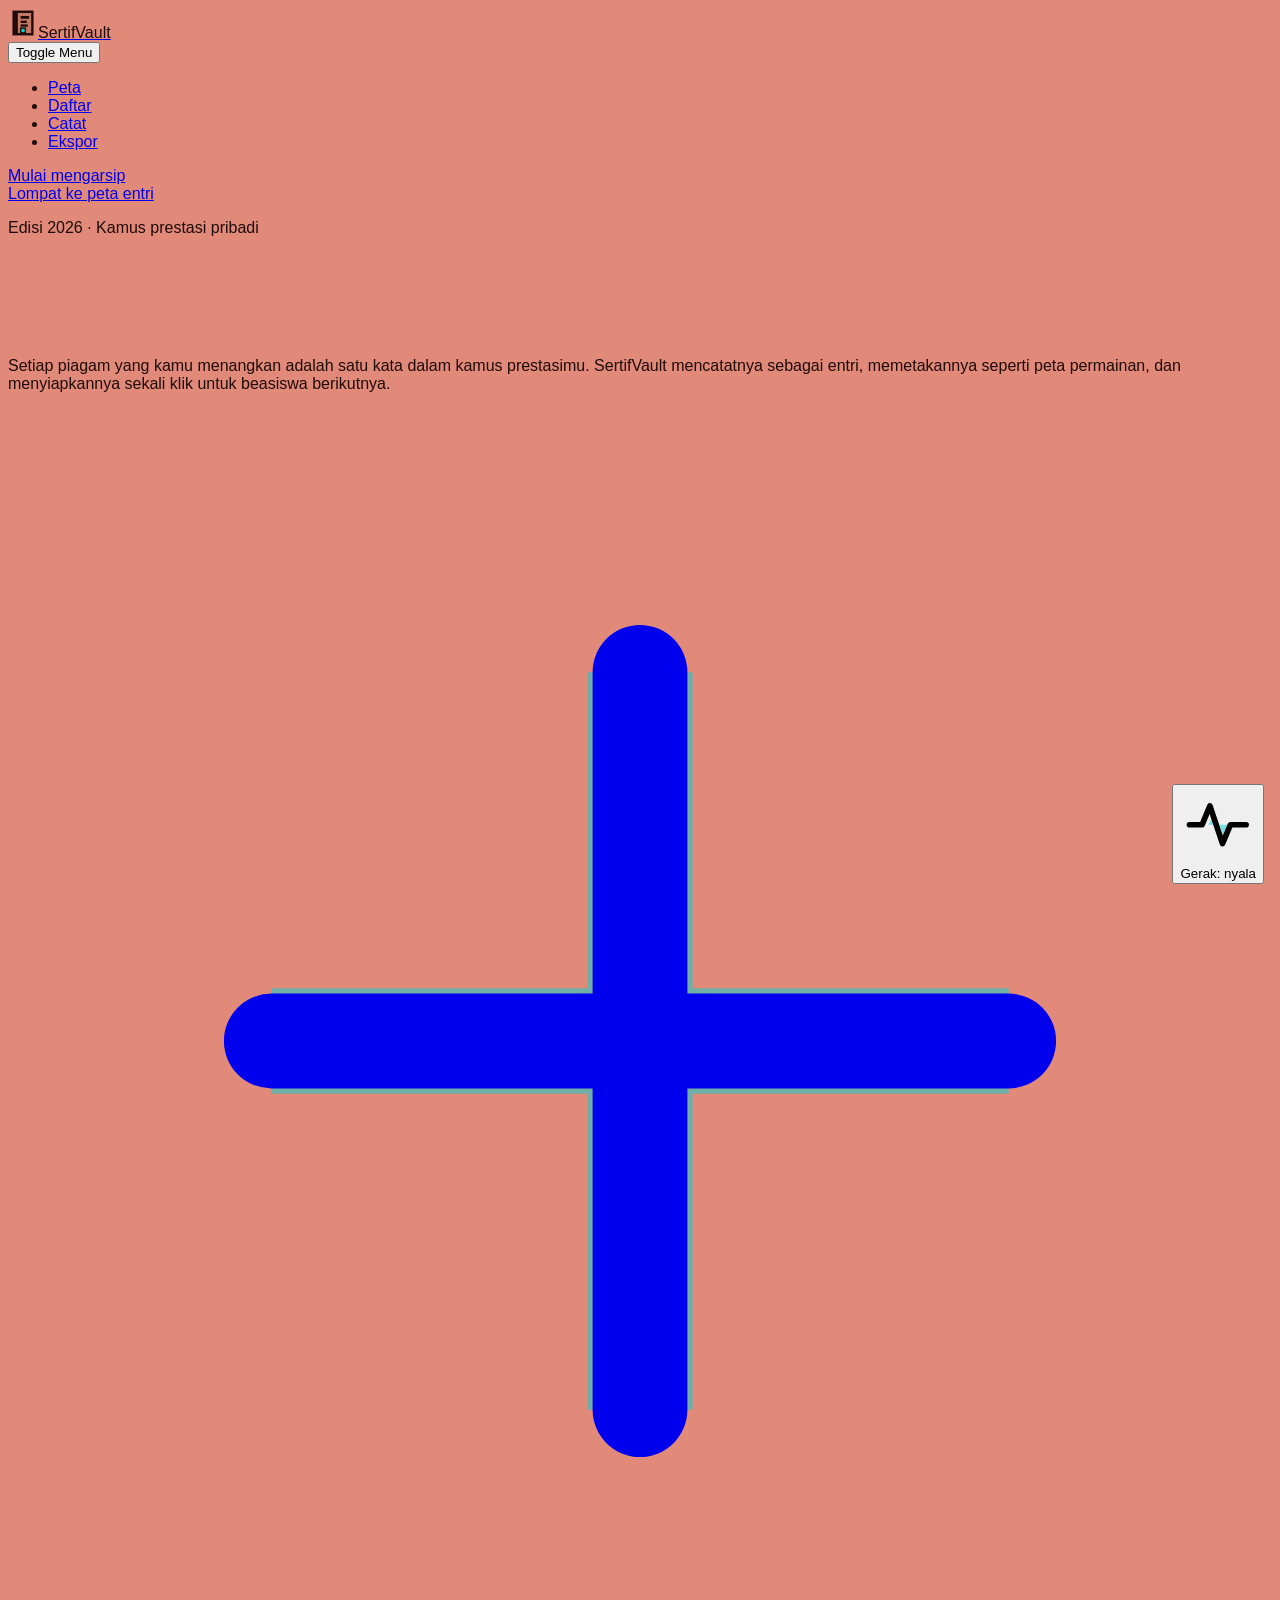
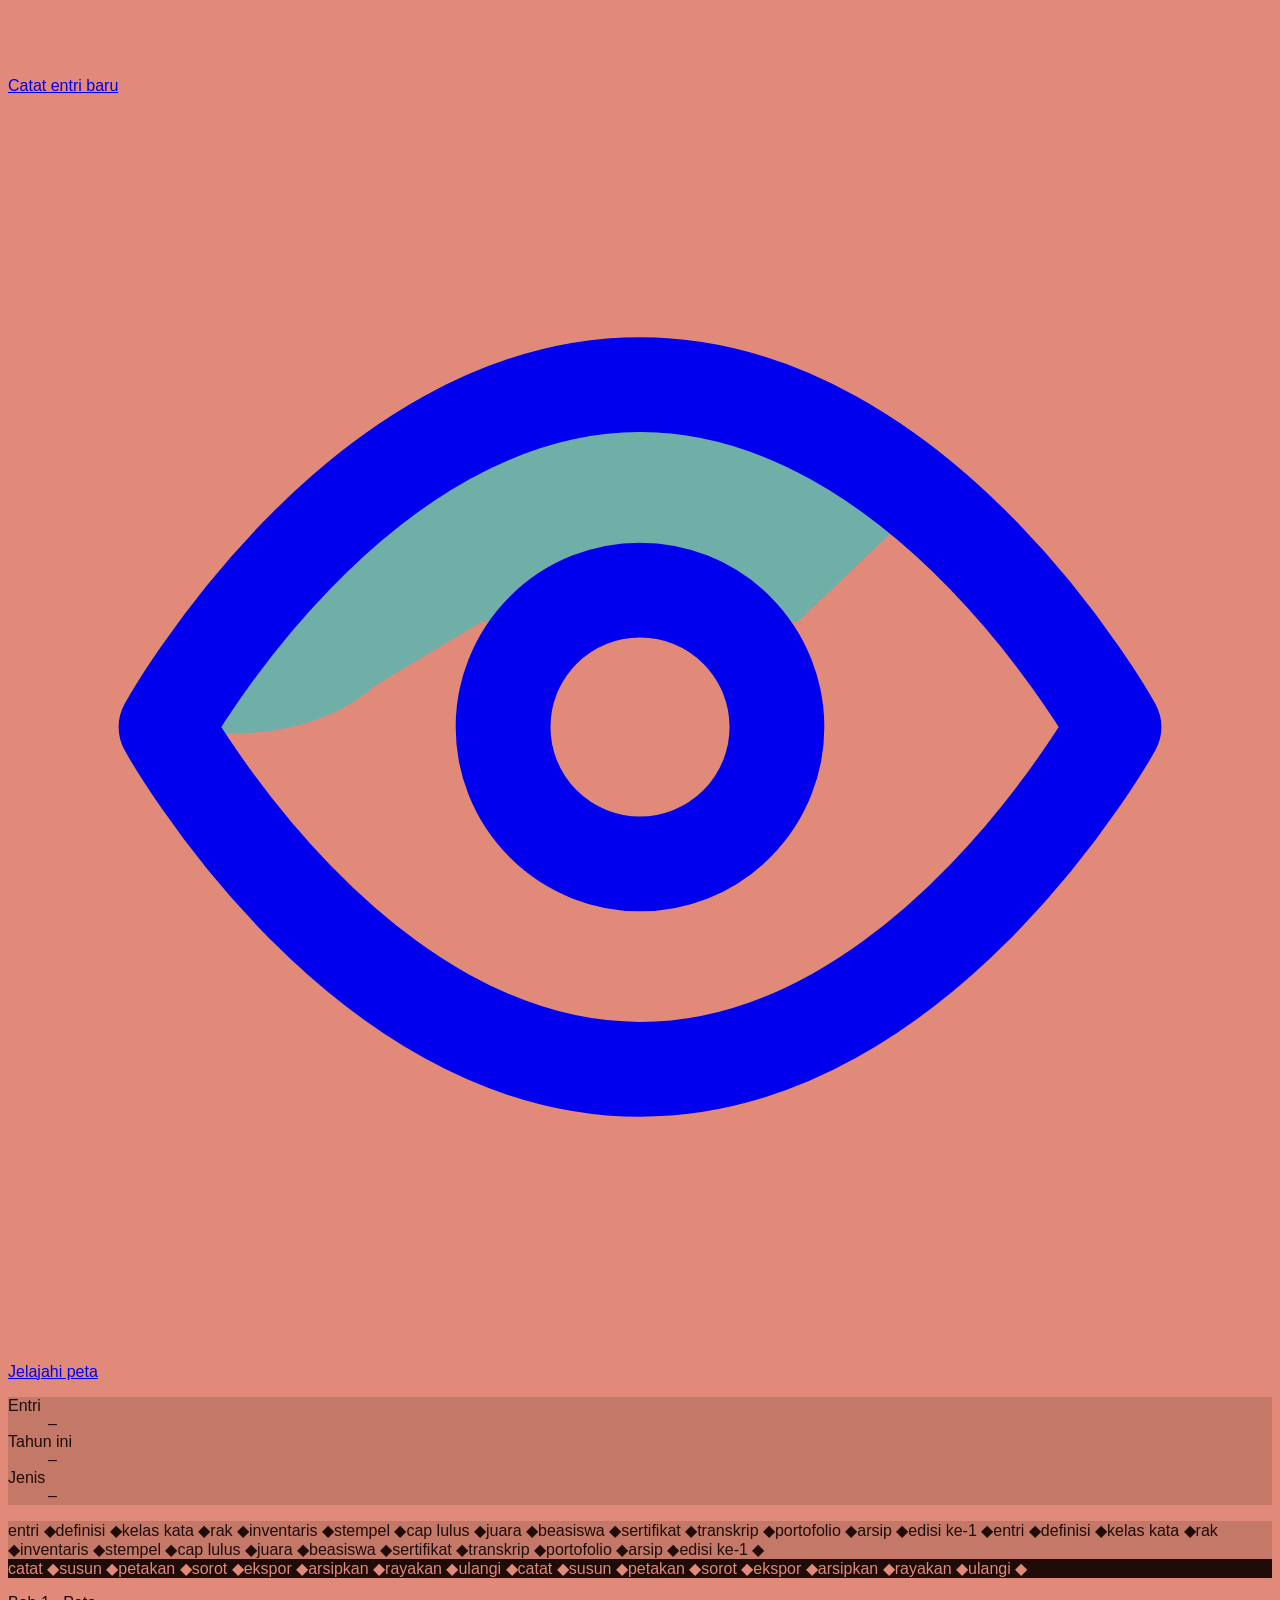
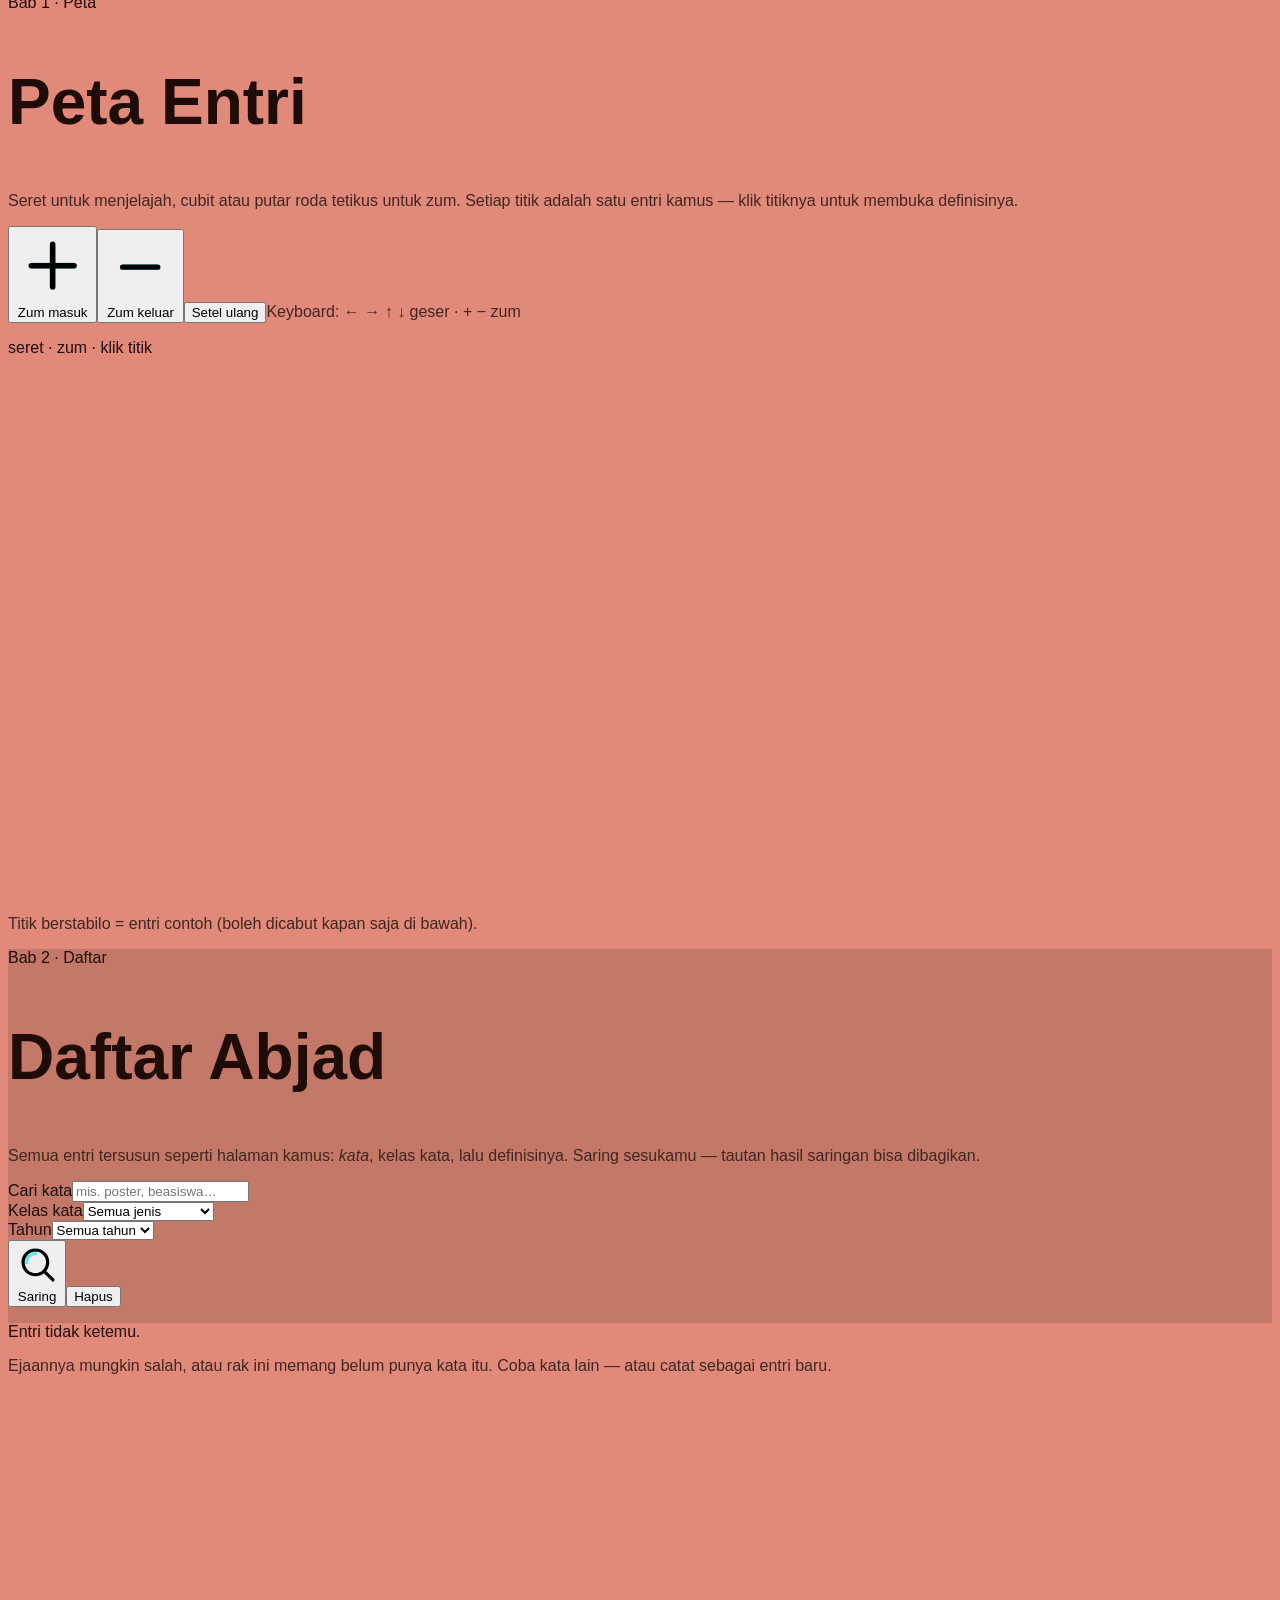
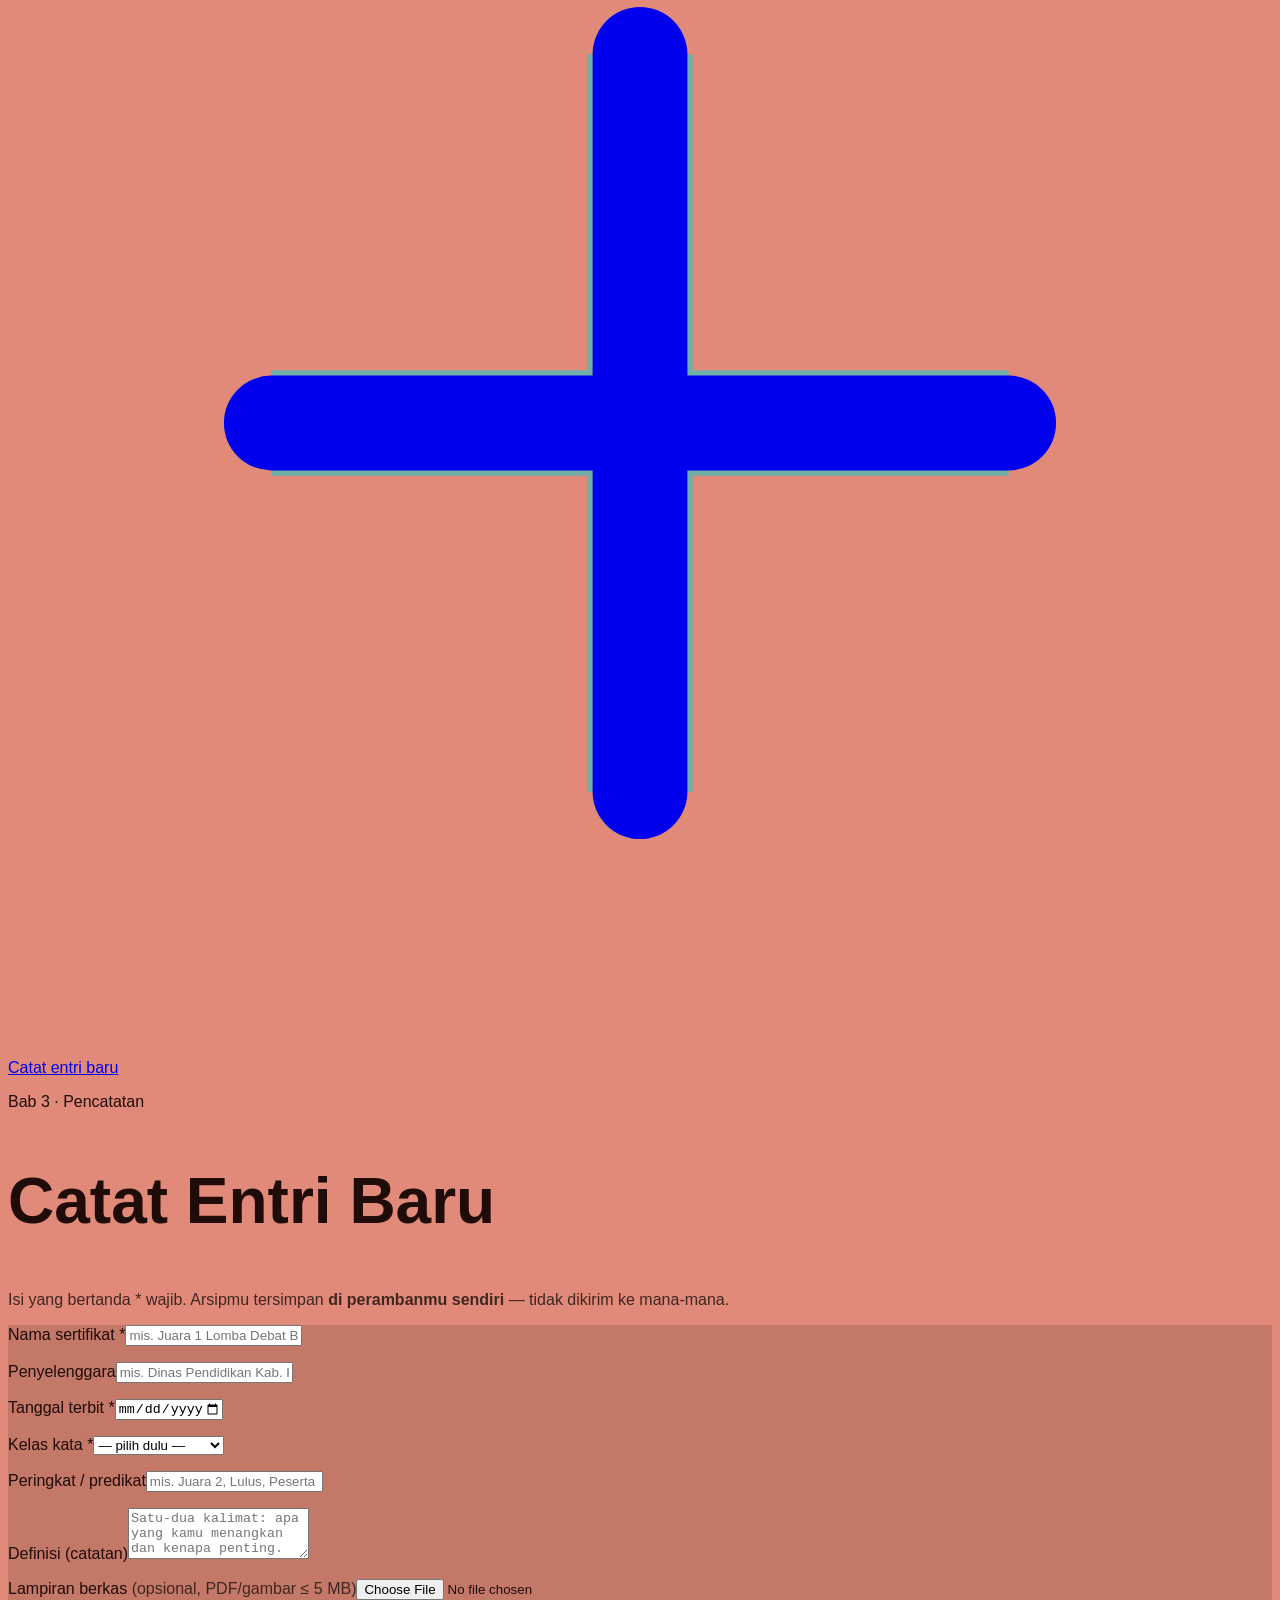
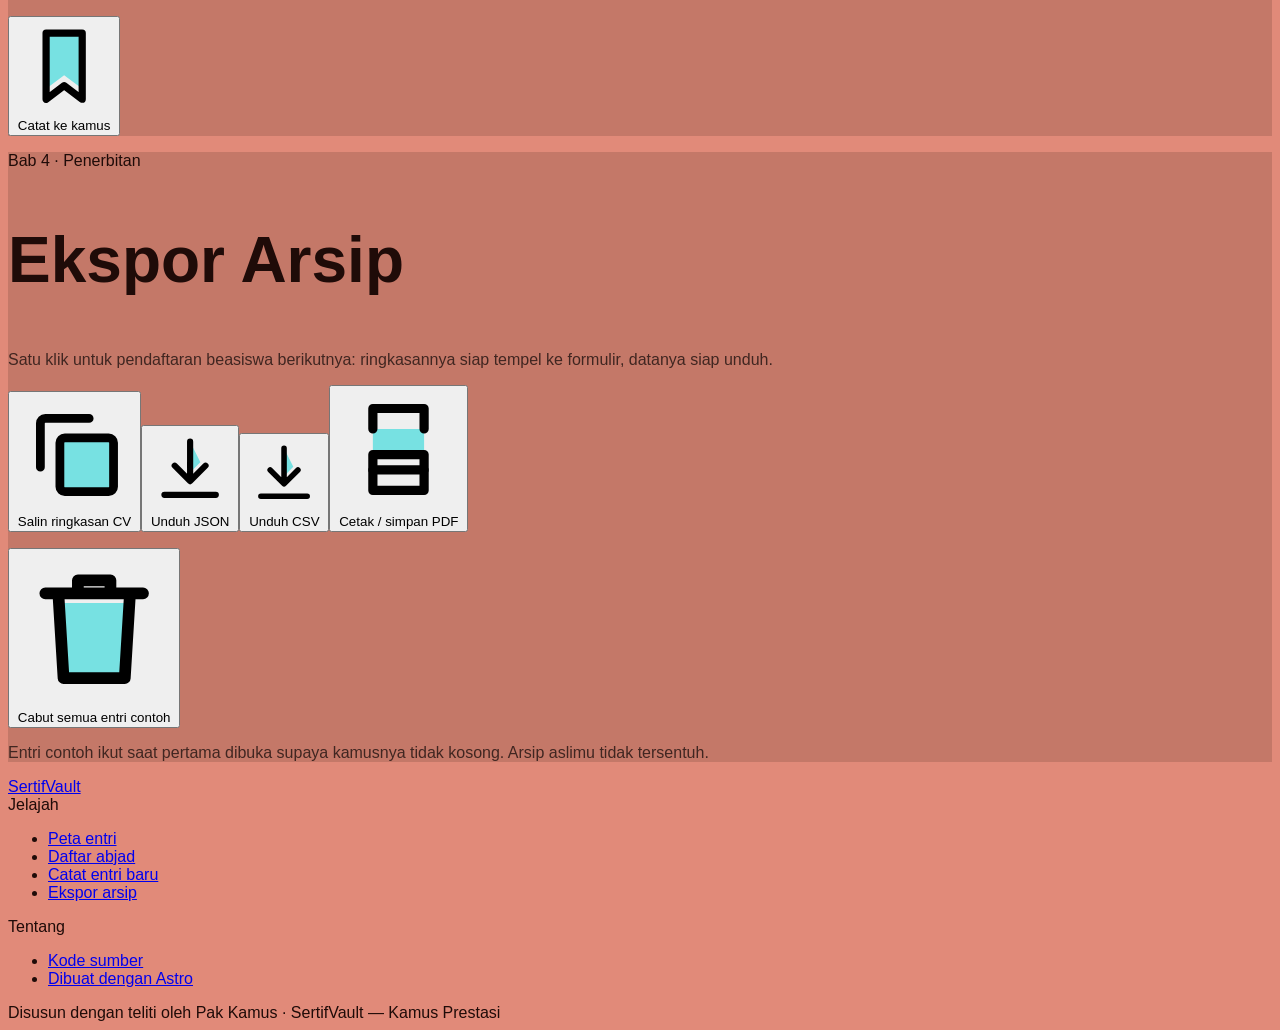
==== commit 841d0b05: "deploy(2026-10-12): SertifVault — perbaiki base path utk project site" ====
--- a/index.html
+++ b/index.html
@@ -1,4 +1,4 @@
-<!DOCTYPE html><html lang="id" dir="ltr" class="2xl:text-[20px]"><head><meta charset="UTF-8"><meta name="viewport" content="width=device-width, initial-scale=1.0"><link rel="sitemap" href="/sitemap-index.xml"><link rel="icon" type="image/svg+xml" href="/_astro/favicon.DusimJPX.svg"><link rel="apple-touch-icon" sizes="180x180" href="/_astro/favicon.DusimJPX.svg"><link rel="mask-icon" href="/_astro/favicon.DusimJPX.svg" color="#2b1d12"><style>@font-face{font-family:"Kaisei Tokumin-c41e53520d195732";src:url("/_astro/fonts/1432f971341fcacc.woff2") format("woff2");font-display:swap;unicode-range:U+0000-00FF,U+0131,U+0152-0153,U+02BB-02BC,U+02C6,U+02DA,U+02DC,U+0304,U+0308,U+0329,U+2000-206F,U+20AC,U+2122,U+2191,U+2193,U+2212,U+2215,U+FEFF,U+FFFD;font-weight:700;font-style:normal;}@font-face{font-family:"Kaisei Tokumin-c41e53520d195732";src:url("/_astro/fonts/fa891b6cc6b4ae27.woff2") format("woff2");font-display:swap;unicode-range:U+0000-00FF,U+0131,U+0152-0153,U+02BB-02BC,U+02C6,U+02DA,U+02DC,U+0304,U+0308,U+0329,U+2000-206F,U+20AC,U+2122,U+2191,U+2193,U+2212,U+2215,U+FEFF,U+FFFD;font-weight:800;font-style:normal;}@font-face{font-family:"Kaisei Tokumin-c41e53520d195732 fallback: Times New Roman Bold";src:local("Times New Roman Bold");font-display:swap;font-weight:700;font-style:normal;size-adjust:113.033%;ascent-override:102.6249%;descent-override:25.4793%;line-gap-override:0%;}@font-face{font-family:"Kaisei Tokumin-c41e53520d195732 fallback: Times New Roman Bold";src:local("Times New Roman Bold");font-display:swap;font-weight:800;font-style:normal;size-adjust:113.033%;ascent-override:102.6249%;descent-override:25.4793%;line-gap-override:0%;}:root{--font-display:"Kaisei Tokumin-c41e53520d195732","Kaisei Tokumin-c41e53520d195732 fallback: Times New Roman Bold",serif;}</style><link rel="preload" href="/_astro/fonts/1432f971341fcacc.woff2" as="font" type="font/woff2" crossorigin><link rel="preload" href="/_astro/fonts/fa891b6cc6b4ae27.woff2" as="font" type="font/woff2" crossorigin><style>@font-face{font-family:"Chiron GoRound TC-333e9b8f2880b814";src:url("/_astro/fonts/dfba8ac650aadede.woff2") format("woff2");font-display:swap;unicode-range:U+0000-00FF,U+0131,U+0152-0153,U+02BB-02BC,U+02C6,U+02DA,U+02DC,U+0304,U+0308,U+0329,U+2000-206F,U+20AC,U+2122,U+2191,U+2193,U+2212,U+2215,U+FEFF,U+FFFD;font-weight:400;font-style:normal;}@font-face{font-family:"Chiron GoRound TC-333e9b8f2880b814";src:url("/_astro/fonts/55c3451f2455e717.woff2") format("woff2");font-display:swap;unicode-range:U+0000-00FF,U+0131,U+0152-0153,U+02BB-02BC,U+02C6,U+02DA,U+02DC,U+0304,U+0308,U+0329,U+2000-206F,U+20AC,U+2122,U+2191,U+2193,U+2212,U+2215,U+FEFF,U+FFFD;font-weight:700;font-style:normal;}@font-face{font-family:"Chiron GoRound TC-333e9b8f2880b814 fallback: Arial";src:local("Arial");font-display:swap;font-weight:400;font-style:normal;size-adjust:102.7365%;ascent-override:94.4163%;descent-override:20.4406%;line-gap-override:0%;}@font-face{font-family:"Chiron GoRound TC-333e9b8f2880b814 fallback: Arial Bold";src:local("Arial Bold");font-display:swap;font-weight:700;font-style:normal;size-adjust:95.4205%;ascent-override:101.6553%;descent-override:22.0078%;line-gap-override:0%;}:root{--font-body:"Chiron GoRound TC-333e9b8f2880b814","Chiron GoRound TC-333e9b8f2880b814 fallback: Arial","Chiron GoRound TC-333e9b8f2880b814 fallback: Arial Bold",sans-serif;}</style><style>@font-face{font-family:"Tilt Prism-22b5168cf744a0fc";src:url("/_astro/fonts/adae60fb9ed3f33a.woff2") format("woff2");font-display:swap;unicode-range:U+0000-00FF,U+0131,U+0152-0153,U+02BB-02BC,U+02C6,U+02DA,U+02DC,U+0304,U+0308,U+0329,U+2000-206F,U+20AC,U+2122,U+2191,U+2193,U+2212,U+2215,U+FEFF,U+FFFD;font-weight:400;font-style:normal;}@font-face{font-family:"Tilt Prism-22b5168cf744a0fc fallback: Arial";src:local("Arial");font-display:swap;font-weight:400;font-style:normal;size-adjust:111.2605%;ascent-override:88.9804%;descent-override:24.4471%;line-gap-override:0%;}:root{--font-accent:"Tilt Prism-22b5168cf744a0fc","Tilt Prism-22b5168cf744a0fc fallback: Arial",sans-serif;}</style><style>
+<!DOCTYPE html><html lang="id" dir="ltr" class="2xl:text-[20px]"><head><meta charset="UTF-8"><meta name="viewport" content="width=device-width, initial-scale=1.0"><link rel="sitemap" href="/agent-tools-sertifvault/sitemap-index.xml"><link rel="icon" type="image/svg+xml" href="/agent-tools-sertifvault/_astro/favicon.DusimJPX.svg"><link rel="apple-touch-icon" sizes="180x180" href="/agent-tools-sertifvault/_astro/favicon.DusimJPX.svg"><link rel="mask-icon" href="/agent-tools-sertifvault/_astro/favicon.DusimJPX.svg" color="#2b1d12"><style>@font-face{font-family:"Kaisei Tokumin-c41e53520d195732";src:url("/agent-tools-sertifvault/_astro/fonts/1432f971341fcacc.woff2") format("woff2");font-display:swap;unicode-range:U+0000-00FF,U+0131,U+0152-0153,U+02BB-02BC,U+02C6,U+02DA,U+02DC,U+0304,U+0308,U+0329,U+2000-206F,U+20AC,U+2122,U+2191,U+2193,U+2212,U+2215,U+FEFF,U+FFFD;font-weight:700;font-style:normal;}@font-face{font-family:"Kaisei Tokumin-c41e53520d195732";src:url("/agent-tools-sertifvault/_astro/fonts/fa891b6cc6b4ae27.woff2") format("woff2");font-display:swap;unicode-range:U+0000-00FF,U+0131,U+0152-0153,U+02BB-02BC,U+02C6,U+02DA,U+02DC,U+0304,U+0308,U+0329,U+2000-206F,U+20AC,U+2122,U+2191,U+2193,U+2212,U+2215,U+FEFF,U+FFFD;font-weight:800;font-style:normal;}@font-face{font-family:"Kaisei Tokumin-c41e53520d195732 fallback: Times New Roman Bold";src:local("Times New Roman Bold");font-display:swap;font-weight:700;font-style:normal;size-adjust:113.033%;ascent-override:102.6249%;descent-override:25.4793%;line-gap-override:0%;}@font-face{font-family:"Kaisei Tokumin-c41e53520d195732 fallback: Times New Roman Bold";src:local("Times New Roman Bold");font-display:swap;font-weight:800;font-style:normal;size-adjust:113.033%;ascent-override:102.6249%;descent-override:25.4793%;line-gap-override:0%;}:root{--font-display:"Kaisei Tokumin-c41e53520d195732","Kaisei Tokumin-c41e53520d195732 fallback: Times New Roman Bold",serif;}</style><link rel="preload" href="/agent-tools-sertifvault/_astro/fonts/1432f971341fcacc.woff2" as="font" type="font/woff2" crossorigin><link rel="preload" href="/agent-tools-sertifvault/_astro/fonts/fa891b6cc6b4ae27.woff2" as="font" type="font/woff2" crossorigin><style>@font-face{font-family:"Chiron GoRound TC-333e9b8f2880b814";src:url("/agent-tools-sertifvault/_astro/fonts/dfba8ac650aadede.woff2") format("woff2");font-display:swap;unicode-range:U+0000-00FF,U+0131,U+0152-0153,U+02BB-02BC,U+02C6,U+02DA,U+02DC,U+0304,U+0308,U+0329,U+2000-206F,U+20AC,U+2122,U+2191,U+2193,U+2212,U+2215,U+FEFF,U+FFFD;font-weight:400;font-style:normal;}@font-face{font-family:"Chiron GoRound TC-333e9b8f2880b814";src:url("/agent-tools-sertifvault/_astro/fonts/55c3451f2455e717.woff2") format("woff2");font-display:swap;unicode-range:U+0000-00FF,U+0131,U+0152-0153,U+02BB-02BC,U+02C6,U+02DA,U+02DC,U+0304,U+0308,U+0329,U+2000-206F,U+20AC,U+2122,U+2191,U+2193,U+2212,U+2215,U+FEFF,U+FFFD;font-weight:700;font-style:normal;}@font-face{font-family:"Chiron GoRound TC-333e9b8f2880b814 fallback: Arial";src:local("Arial");font-display:swap;font-weight:400;font-style:normal;size-adjust:102.7365%;ascent-override:94.4163%;descent-override:20.4406%;line-gap-override:0%;}@font-face{font-family:"Chiron GoRound TC-333e9b8f2880b814 fallback: Arial Bold";src:local("Arial Bold");font-display:swap;font-weight:700;font-style:normal;size-adjust:95.4205%;ascent-override:101.6553%;descent-override:22.0078%;line-gap-override:0%;}:root{--font-body:"Chiron GoRound TC-333e9b8f2880b814","Chiron GoRound TC-333e9b8f2880b814 fallback: Arial","Chiron GoRound TC-333e9b8f2880b814 fallback: Arial Bold",sans-serif;}</style><style>@font-face{font-family:"Tilt Prism-22b5168cf744a0fc";src:url("/agent-tools-sertifvault/_astro/fonts/adae60fb9ed3f33a.woff2") format("woff2");font-display:swap;unicode-range:U+0000-00FF,U+0131,U+0152-0153,U+02BB-02BC,U+02C6,U+02DA,U+02DC,U+0304,U+0308,U+0329,U+2000-206F,U+20AC,U+2122,U+2191,U+2193,U+2212,U+2215,U+FEFF,U+FFFD;font-weight:400;font-style:normal;}@font-face{font-family:"Tilt Prism-22b5168cf744a0fc fallback: Arial";src:local("Arial");font-display:swap;font-weight:400;font-style:normal;size-adjust:111.2605%;ascent-override:88.9804%;descent-override:24.4471%;line-gap-override:0%;}:root{--font-accent:"Tilt Prism-22b5168cf744a0fc","Tilt Prism-22b5168cf744a0fc fallback: Arial",sans-serif;}</style><style>
   :root {
     --aw-font-sans: var(--font-body);
     --aw-font-serif: var(--font-display);
@@ -79,7 +79,7 @@
   // `document` persists across view transitions, so this listener (registered
   // once on first load) keeps re-applying the theme on every navigation.
   document.addEventListener('astro:after-swap', () => applyTheme(resolveTheme()));
-})();</script><title>SertifVault — Kamus Prestasi</title><link rel="canonical" href="https://agent-tools-sertifvault.vercel.app"><meta name="description" content="Brankas sertifikat pribadimu: arsipkan piagam lomba, beasiswa, dan kursus sebagai entri kamus, jelajahi di peta 8-bit, ekspor sekali klik."><meta name="robots" content="index, follow"><meta property="og:title" content="SertifVault — Kamus Prestasi"><meta property="og:type" content="website"><meta property="og:image" content="https://agent-tools-sertifvault.vercel.app/_astro/og-image.KoNGw8cL_Z16CvQc.jpg"><meta property="og:url" content="https://agent-tools-sertifvault.vercel.app"><meta property="og:description" content="Brankas sertifikat pribadimu: arsipkan piagam lomba, beasiswa, dan kursus sebagai entri kamus, jelajahi di peta 8-bit, ekspor sekali klik."><meta property="og:locale" content="id"><meta property="og:site_name" content="SertifVault"><meta property="og:image:url" content="https://agent-tools-sertifvault.vercel.app/_astro/og-image.KoNGw8cL_Z16CvQc.jpg"><meta property="og:image:width" content="1200"><meta property="og:image:height" content="626"><meta property="og:image:alt" content="SertifVault — Kamus Prestasi"><meta name="twitter:card" content="summary_large_image"><script id="ga-init" data-id>
+})();</script><title>SertifVault — Kamus Prestasi</title><link rel="canonical" href="https://kayzenn123.github.io/agent-tools-sertifvault/agent-tools-sertifvault"><meta name="description" content="Brankas sertifikat pribadimu: arsipkan piagam lomba, beasiswa, dan kursus sebagai entri kamus, jelajahi di peta 8-bit, ekspor sekali klik."><meta name="robots" content="index, follow"><meta property="og:title" content="SertifVault — Kamus Prestasi"><meta property="og:type" content="website"><meta property="og:image" content="https://kayzenn123.github.io/agent-tools-sertifvault/agent-tools-sertifvault/_astro/og-image.KoNGw8cL_Z16CvQc.jpg"><meta property="og:url" content="https://kayzenn123.github.io/agent-tools-sertifvault/agent-tools-sertifvault"><meta property="og:description" content="Brankas sertifikat pribadimu: arsipkan piagam lomba, beasiswa, dan kursus sebagai entri kamus, jelajahi di peta 8-bit, ekspor sekali klik."><meta property="og:locale" content="id"><meta property="og:site_name" content="SertifVault"><meta property="og:image:url" content="https://kayzenn123.github.io/agent-tools-sertifvault/agent-tools-sertifvault/_astro/og-image.KoNGw8cL_Z16CvQc.jpg"><meta property="og:image:width" content="1200"><meta property="og:image:height" content="626"><meta property="og:image:alt" content="SertifVault — Kamus Prestasi"><meta name="twitter:card" content="summary_large_image"><script id="ga-init" data-id>
   if (document.getElementById('ga-init').dataset.id) {
     var d = document.getElementById('ga-init').dataset.id;
     window.dataLayer = window.dataLayer || [];
@@ -89,4 +89,4 @@
     window.gtag('js', new Date());
     window.gtag('config', d);
   }
-</script><link rel="preconnect" href="https://images.unsplash.com"><!-- View Transitions dimatikan (satu halaman) --><!-- <ClientRouter fallback="swap" /> --><!-- Extra head content from pages: structured data, rel=prev/next, … --><script type="application/ld+json">[{"@context":"https://schema.org","@type":"WebSite","@id":"https://agent-tools-sertifvault.vercel.app/#website","name":"SertifVault","url":"https://agent-tools-sertifvault.vercel.app","inLanguage":"id","publisher":{"@id":"https://agent-tools-sertifvault.vercel.app/#organization"}},{"@context":"https://schema.org","@type":"WebApplication","@id":"https://agent-tools-sertifvault.vercel.app/#organization","name":"SertifVault — Kamus Prestasi","url":"https://agent-tools-sertifvault.vercel.app","applicationCategory":"UtilitiesApplication","operatingSystem":"Web","inLanguage":"id","description":"Brankas sertifikat pribadimu: arsipkan piagam lomba, beasiswa, dan kursus sebagai entri kamus, jelajahi di peta 8-bit, ekspor sekali klik."}]</script><link rel="stylesheet" href="/_astro/PageLayout.DJ0KPZv_.css"><link rel="stylesheet" href="/_astro/vault.DOoaf-il.css"><script type="module" src="/_astro/page.BS6wqQC3.js"></script></head><body class="antialiased text-default bg-page tracking-tight min-h-screen flex flex-col"><aw-header data-astro-transition-persist="header-xzzigr" data-astro-cid-nswrv7r3="true"><header class="sticky top-0 z-40 flex-none mx-auto w-full border-b border-gray-50/0 transition-[opacity] ease-in-out" data-aw-sticky-header="true" id="header" data-astro-cid-nswrv7r3><div class="absolute inset-0" data-astro-cid-nswrv7r3></div><div class="relative text-default py-3 px-3 lg:px-6 mx-auto w-full lg:grid lg:grid-cols-3 lg:items-center max-w-7xl" data-astro-cid-nswrv7r3><div class="flex justify-between" data-astro-cid-nswrv7r3><a class="flex items-center" href="/" data-astro-cid-nswrv7r3><span class="self-center ml-2 rtl:ml-0 rtl:mr-2 whitespace-nowrap inline-flex items-center gap-2"><svg width="30" height="30" viewBox="0 0 64 64" aria-hidden="true" style="flex: none"><rect x="12" y="8" width="40" height="48" fill="var(--sv-surface)"></rect><rect x="12" y="8" width="40" height="48" fill="none" stroke="var(--sv-text)" stroke-width="5"></rect><rect x="12" y="8" width="9" height="48" fill="var(--sv-text)"></rect><rect x="27" y="17" width="18" height="6" fill="var(--sv-text)"></rect><rect x="27" y="27" width="13" height="5" fill="var(--sv-text)"></rect><rect x="27" y="35" width="15" height="5" fill="var(--sv-text)"></rect><rect x="27" y="43" width="10" height="10" fill="var(--sv-pop)"></rect><rect x="27" y="43" width="10" height="10" fill="none" stroke="var(--sv-text)" stroke-width="3"></rect></svg><span class="font-display text-2xl md:text-xl font-bold" style="color: var(--sv-text)">SertifVault</span></span></a><div class="flex items-center lg:hidden" data-astro-cid-nswrv7r3><button type="button" class="flex flex-col h-12 w-12 rounded justify-center items-center cursor-pointer group" aria-label="Toggle Menu" aria-expanded="false" data-aw-toggle-menu><span class="sr-only">Toggle Menu</span><span aria-hidden="true" class="h-0.5 w-6 my-1 rounded-full bg-black dark:bg-white transition ease transform duration-200 opacity-80 group-[.expanded]:rotate-45 group-[.expanded]:translate-y-2.5"></span><span aria-hidden="true" class="h-0.5 w-6 my-1 rounded-full bg-black dark:bg-white transition ease transform duration-200 opacity-80 group-[.expanded]:opacity-0"></span><span aria-hidden="true" class="h-0.5 w-6 my-1 rounded-full bg-black dark:bg-white transition ease transform duration-200 opacity-80 group-[.expanded]:-rotate-45 group-[.expanded]:-translate-y-2.5"></span></button></div></div><nav class="items-center w-full lg:w-auto hidden lg:flex lg:mx-5 text-default overflow-y-auto overflow-x-hidden lg:overflow-visible lg:justify-self-center" aria-label="Main navigation" data-astro-cid-nswrv7r3><ul class="flex flex-col lg:flex-row lg:self-center w-full lg:w-auto text-xl lg:text-[0.9375rem] tracking-[0.01rem] font-medium lg:justify-center" data-astro-cid-nswrv7r3><li class data-astro-cid-nswrv7r3><a class="hover:text-link dark:hover:text-white px-4 py-3 flex items-center whitespace-nowrap" href="/#peta" data-astro-cid-nswrv7r3>Peta</a></li><li class data-astro-cid-nswrv7r3><a class="hover:text-link dark:hover:text-white px-4 py-3 flex items-center whitespace-nowrap" href="/#daftar" data-astro-cid-nswrv7r3>Daftar</a></li><li class data-astro-cid-nswrv7r3><a class="hover:text-link dark:hover:text-white px-4 py-3 flex items-center whitespace-nowrap" href="/#tambah" data-astro-cid-nswrv7r3>Catat</a></li><li class data-astro-cid-nswrv7r3><a class="hover:text-link dark:hover:text-white px-4 py-3 flex items-center whitespace-nowrap" href="/#ekspor" data-astro-cid-nswrv7r3>Ekspor</a></li></ul></nav><div class="hidden lg:self-center lg:flex items-center lg:mb-0 fixed w-full lg:w-auto lg:static justify-end left-0 rtl:left-auto rtl:right-0 bottom-0 p-3 lg:p-0 lg:justify-self-end" data-astro-cid-nswrv7r3><div class="items-center flex justify-between w-full lg:w-auto" data-astro-cid-nswrv7r3><div class="flex" data-astro-cid-nswrv7r3></div><span class="ml-4 rtl:ml-0 rtl:mr-4" data-astro-cid-nswrv7r3><a class="btn-secondary ml-2 py-2.5 px-5.5 lg:px-6 font-semibold shadow-none text-sm w-auto" href="/#tambah" data-astro-cid-nswrv7r3="true">Mulai mengarsip</a></span></div></div></div></header></aw-header><script type="module">var e=class extends HTMLElement{onScroll;mql;onMqlChange;onPageLoad=()=>{this.updateActiveLinks(),this.closeOpenDropdown()};connectedCallback(){let e=this.querySelector(`#header`),t=this.querySelector(`[data-aw-toggle-menu]`),n=this.querySelector(`#header nav`),r=this.querySelector(`#header > div > div:last-child`);this.updateActiveLinks(),document.addEventListener(`astro:page-load`,this.onPageLoad);let i=()=>{t?.classList.remove(`expanded`),t?.setAttribute(`aria-expanded`,`false`),document.body.classList.remove(`overflow-hidden`),e?.classList.remove(`h-screen`,`expanded`,`bg-page`),n?.classList.add(`hidden`),r?.classList.add(`hidden`)};if(t?.addEventListener(`click`,()=>{let i=t.classList.toggle(`expanded`);t.setAttribute(`aria-expanded`,String(i)),document.body.classList.toggle(`overflow-hidden`),e?.classList.toggle(`h-screen`),e?.classList.toggle(`expanded`),e?.classList.toggle(`bg-page`),n?.classList.toggle(`hidden`),r?.classList.toggle(`hidden`)}),n?.addEventListener(`click`,i),n?.addEventListener(`click`,e=>{let t=e.target?.closest(`.dropdown-menu a`);t&&t.blur()}),this.mql=window.matchMedia(`(max-width: 1023px)`),this.onMqlChange=()=>i(),this.mql.addEventListener(`change`,this.onMqlChange),e?.hasAttribute(`data-aw-sticky-header`)){let t=!1,n=()=>{window.scrollY>60?e.classList.add(`scroll`):e.classList.remove(`scroll`),t=!1};this.onScroll=()=>{t||=(window.requestAnimationFrame(n),!0)},n(),document.addEventListener(`scroll`,this.onScroll,{passive:!0})}document.documentElement.classList.add(`motion-safe:scroll-smooth`)}disconnectedCallback(){this.onScroll&&document.removeEventListener(`scroll`,this.onScroll),this.mql&&this.onMqlChange&&this.mql.removeEventListener(`change`,this.onMqlChange),document.removeEventListener(`astro:page-load`,this.onPageLoad)}closeOpenDropdown(){let e=document.activeElement;e&&this.contains(e)&&e.closest(`.dropdown`)&&e.blur()}updateActiveLinks(){let e=e=>`/`+e.replace(/^\/+|\/+$/g,``),t=e(window.location.pathname);this.querySelectorAll(`nav a[href]`).forEach(n=>{let r=new URL(n.href,window.location.href),i=r.origin===window.location.origin&&!r.hash&&!n.getAttribute(`href`)?.startsWith(`#`);n.classList.toggle(`aw-link-active`,i&&e(r.pathname)===t)})}};customElements.get(`aw-header`)||customElements.define(`aw-header`,e);</script><main class="flex-1"><a href="#peta" class="skip-link no-print">Lompat ke peta entri</a><section class="curtain relative overflow-hidden" aria-labelledby="hero-h"><div class="mx-auto max-w-6xl px-5 pt-28 pb-10 md:pt-36 md:pb-14"><p class="eyebrow">Edisi 2026 · Kamus prestasi pribadi</p><h1 id="hero-h" class="headword mt-4" style="font-size: clamp(3.2rem, 13vw, 9rem)" aria-label="Kamus Prestasi"><span class="hw-line block" data-hw="KAMUS"></span><span class="hw-line block" data-hw="PRESTASI"></span></h1><p class="mt-6 max-w-2xl text-lg md:text-xl leading-relaxed">Setiap piagam yang kamu menangkan adalah <span class="stabilo font-bold">satu kata</span> dalam kamus prestasimu. SertifVault mencatatnya sebagai entri, memetakannya seperti peta permainan, dan menyiapkannya sekali klik untuk beasiswa berikutnya.</p><div class="mt-8 flex flex-wrap gap-4"><a href="#tambah" class="btn btn-pop magnetic" data-cursor="link"><span><svg class="w-5 h-5" xmlns="http://www.w3.org/2000/svg" viewBox="0 0 24 24" aria-hidden="true" focusable="false"><path d="M11 5h2v6h6v2h-6v6h-2v-6H5v-2h6z" fill="var(--sv-pop)" fill-opacity="0.5" stroke="none"/><g fill="none" stroke="currentColor" stroke-width="1.8" stroke-linecap="round" stroke-linejoin="round"><path d="M12 5v14M5 12h14"/></g></svg></span> Catat entri baru</a><a href="#peta" class="btn btn-ghost magnetic" data-cursor="link"><span><svg class="w-5 h-5" xmlns="http://www.w3.org/2000/svg" viewBox="0 0 24 24" aria-hidden="true" focusable="false"><path d="M3 12s3.5-6 9-6c2 0 3.8.8 5.2 1.9L15 10H9l-2 1.2C5.4 12.6 3 12 3 12z" fill="var(--sv-pop)" fill-opacity="0.5" stroke="none"/><g fill="none" stroke="currentColor" stroke-width="1.8" stroke-linecap="round" stroke-linejoin="round"><path d="M3 12s3.6-6.5 9-6.5S21 12 21 12s-3.6 6.5-9 6.5S3 12 3 12z"/><circle cx="12" cy="12" r="2.6"/></g></svg></span> Jelajahi peta</a></div><dl class="mt-12 grid grid-cols-3 gap-4 max-w-xl" aria-label="Ringkasan arsip"><div class="border-2 p-4" style="border-color: var(--sv-text); background: var(--sv-surface)"><dt class="text-xs uppercase tracking-widest font-bold" style="color: var(--sv-text)">Entri</dt><dd class="stat-num" data-stat="total">–</dd></div><div class="border-2 p-4" style="border-color: var(--sv-text); background: var(--sv-surface)"><dt class="text-xs uppercase tracking-widest font-bold" style="color: var(--sv-text)">Tahun ini</dt><dd class="stat-num" data-stat="thisYear">–</dd></div><div class="border-2 p-4" style="border-color: var(--sv-text); background: var(--sv-surface)"><dt class="text-xs uppercase tracking-widest font-bold" style="color: var(--sv-text)">Jenis</dt><dd class="stat-num" data-stat="cats">–</dd></div></dl></div></section><div class="no-print" aria-hidden="true"><div class="marquee marquee-a border-y-2 py-3" style="border-color: var(--sv-text); background: var(--sv-surface)"><div class="marquee-track text-2xl md:text-3xl"><span class="inline-flex"><span class="marquee-term">entri <span aria-hidden="true">◆</span></span><span class="marquee-term">definisi <span aria-hidden="true">◆</span></span><span class="marquee-term">kelas kata <span aria-hidden="true">◆</span></span><span class="marquee-term">rak <span aria-hidden="true">◆</span></span><span class="marquee-term">inventaris <span aria-hidden="true">◆</span></span><span class="marquee-term">stempel <span aria-hidden="true">◆</span></span><span class="marquee-term">cap lulus <span aria-hidden="true">◆</span></span><span class="marquee-term">juara <span aria-hidden="true">◆</span></span><span class="marquee-term">beasiswa <span aria-hidden="true">◆</span></span><span class="marquee-term">sertifikat <span aria-hidden="true">◆</span></span><span class="marquee-term">transkrip <span aria-hidden="true">◆</span></span><span class="marquee-term">portofolio <span aria-hidden="true">◆</span></span><span class="marquee-term">arsip <span aria-hidden="true">◆</span></span><span class="marquee-term">edisi ke-1 <span aria-hidden="true">◆</span></span></span><span class="inline-flex"><span class="marquee-term">entri <span aria-hidden="true">◆</span></span><span class="marquee-term">definisi <span aria-hidden="true">◆</span></span><span class="marquee-term">kelas kata <span aria-hidden="true">◆</span></span><span class="marquee-term">rak <span aria-hidden="true">◆</span></span><span class="marquee-term">inventaris <span aria-hidden="true">◆</span></span><span class="marquee-term">stempel <span aria-hidden="true">◆</span></span><span class="marquee-term">cap lulus <span aria-hidden="true">◆</span></span><span class="marquee-term">juara <span aria-hidden="true">◆</span></span><span class="marquee-term">beasiswa <span aria-hidden="true">◆</span></span><span class="marquee-term">sertifikat <span aria-hidden="true">◆</span></span><span class="marquee-term">transkrip <span aria-hidden="true">◆</span></span><span class="marquee-term">portofolio <span aria-hidden="true">◆</span></span><span class="marquee-term">arsip <span aria-hidden="true">◆</span></span><span class="marquee-term">edisi ke-1 <span aria-hidden="true">◆</span></span></span></div></div><div class="marquee marquee-b border-b-2 py-2" style="border-color: var(--sv-text); background: var(--sv-text); color: var(--sv-bg)"><div class="marquee-track text-lg md:text-xl uppercase tracking-widest"><span class="inline-flex"><span class="marquee-term">catat <span aria-hidden="true">◆</span></span><span class="marquee-term">susun <span aria-hidden="true">◆</span></span><span class="marquee-term">petakan <span aria-hidden="true">◆</span></span><span class="marquee-term">sorot <span aria-hidden="true">◆</span></span><span class="marquee-term">ekspor <span aria-hidden="true">◆</span></span><span class="marquee-term">arsipkan <span aria-hidden="true">◆</span></span><span class="marquee-term">rayakan <span aria-hidden="true">◆</span></span><span class="marquee-term">ulangi <span aria-hidden="true">◆</span></span></span><span class="inline-flex"><span class="marquee-term">catat <span aria-hidden="true">◆</span></span><span class="marquee-term">susun <span aria-hidden="true">◆</span></span><span class="marquee-term">petakan <span aria-hidden="true">◆</span></span><span class="marquee-term">sorot <span aria-hidden="true">◆</span></span><span class="marquee-term">ekspor <span aria-hidden="true">◆</span></span><span class="marquee-term">arsipkan <span aria-hidden="true">◆</span></span><span class="marquee-term">rayakan <span aria-hidden="true">◆</span></span><span class="marquee-term">ulangi <span aria-hidden="true">◆</span></span></span></div></div></div><section id="peta" class="curtain py-16 md:py-24" aria-labelledby="peta-h"><div class="mx-auto max-w-6xl px-5"><p class="eyebrow">Bab 1 · Peta</p><h2 id="peta-h" class="headword mt-2" style="font-size: clamp(2rem, 7vw, 4rem)">Peta Entri</h2><p class="mt-3 max-w-2xl text-lg" style="color: var(--sv-muted)">Seret untuk menjelajah, cubit atau putar roda tetikus untuk zum. Setiap titik adalah satu entri kamus — <span class="stabilo font-bold">klik titiknya</span> untuk membuka definisinya.</p><div class="no-print mt-6 flex flex-wrap items-center gap-3" role="toolbar" aria-label="Kontrol peta"><button type="button" class="btn btn-sm" data-map-zoom="in" data-cursor="link"><span><svg class="w-4 h-4" xmlns="http://www.w3.org/2000/svg" viewBox="0 0 24 24" aria-hidden="true" focusable="false"><path d="M11 5h2v6h6v2h-6v6h-2v-6H5v-2h6z" fill="var(--sv-pop)" fill-opacity="0.5" stroke="none"/><g fill="none" stroke="currentColor" stroke-width="1.8" stroke-linecap="round" stroke-linejoin="round"><path d="M12 5v14M5 12h14"/></g></svg></span> Zum masuk</button><button type="button" class="btn btn-sm btn-ghost" data-map-zoom="out" data-cursor="link"><span><svg class="w-4 h-4" xmlns="http://www.w3.org/2000/svg" viewBox="0 0 24 24" aria-hidden="true" focusable="false"><path d="M6 11h12v2H6z" fill="var(--sv-pop)" fill-opacity="0.5" stroke="none"/><g fill="none" stroke="currentColor" stroke-width="1.8" stroke-linecap="round" stroke-linejoin="round"><path d="M6 12h12"/></g></svg></span> Zum keluar</button><button type="button" class="btn btn-sm btn-ghost" data-map-zoom="reset" data-cursor="link">Setel ulang</button><span class="text-sm ml-auto hidden md:inline" style="color: var(--sv-muted)">Keyboard: ← → ↑ ↓ geser · + − zum</span></div><div id="map-viewport" class="map-viewport mt-4 rounded-none" style="height: min(68vh, 560px)" tabindex="0" role="application" aria-label="Peta entri sertifikat. Seret untuk menggeser, gunakan tombol zum atau keyboard." data-cursor="view"><div class="map-world"></div><p class="map-live sr-only" aria-live="polite"></p><p class="map-hint no-print">seret · zum · klik titik</p></div><p class="mt-3 text-sm" style="color: var(--sv-muted)">Titik berstabilo = entri contoh (boleh dicabut kapan saja di bawah).</p></div></section><div class="tear no-print" aria-hidden="true"></div><section id="daftar" class="curtain py-16 md:py-24" style="background: var(--sv-surface)" aria-labelledby="daftar-h"><div class="mx-auto max-w-6xl px-5"><p class="eyebrow">Bab 2 · Daftar</p><h2 id="daftar-h" class="headword mt-2" style="font-size: clamp(2rem, 7vw, 4rem)">Daftar Abjad</h2><p class="mt-3 max-w-2xl text-lg" style="color: var(--sv-muted)">Semua entri tersusun seperti halaman kamus: <em>kata</em>, <span class="kelas-kata">kelas kata</span>, lalu definisinya. Saring sesukamu — tautan hasil saringan bisa dibagikan.</p><form id="filter-form" class="no-print mt-8 grid gap-4 md:grid-cols-[1fr_220px_160px_auto]" role="search" aria-label="Saring entri"><div class="field"><label for="fq">Cari kata</label><input id="fq" name="q" type="search" placeholder="mis. poster, beasiswa…" autocomplete="off"></div><div class="field"><label for="fk">Kelas kata</label><select id="fk" name="kategori"><option value="">Semua jenis</option><option value="lomba">Lomba</option><option value="beasiswa">Beasiswa</option><option value="kursus">Kursus / Pelatihan</option><option value="penghargaan">Penghargaan</option><option value="lainnya">Lainnya</option></select></div><div class="field"><label for="ft">Tahun</label><select id="ft" name="tahun"><option value="">Semua tahun</option></select></div><div class="flex items-end gap-3"><button type="submit" class="btn btn-sm" data-cursor="link"><span><svg class="w-4 h-4" xmlns="http://www.w3.org/2000/svg" viewBox="0 0 24 24" aria-hidden="true" focusable="false"><path d="M4 11a7 7 0 0 1 7-7h1v3h-1a4 4 0 0 0-4 4v1H4z" fill="var(--sv-pop)" fill-opacity="0.5" stroke="none"/><g fill="none" stroke="currentColor" stroke-width="1.8" stroke-linecap="round" stroke-linejoin="round"><circle cx="11" cy="11" r="7"/><path d="M16.5 16.5L21 21"/></g></svg></span> Saring</button><button type="button" id="filter-reset" class="btn btn-sm btn-ghost" data-cursor="link">Hapus</button></div></form><p id="filter-count" class="mt-6 text-sm font-bold" style="color: var(--sv-muted)" aria-live="polite"></p><div id="entry-list" class="entry-lines mt-2"></div><div id="list-empty" class="hidden mt-8 border-2 p-8 text-center" style="border-color: var(--sv-text); background: var(--sv-bg)"><p class="font-display text-2xl font-bold">Entri tidak ketemu.</p><p class="mt-2" style="color: var(--sv-muted)">Ejaannya mungkin salah, atau rak ini memang belum punya kata itu. Coba kata lain — atau catat sebagai entri baru.</p><a href="#tambah" class="btn btn-sm btn-pop mt-6 magnetic" data-cursor="link"><span><svg class="w-4 h-4" xmlns="http://www.w3.org/2000/svg" viewBox="0 0 24 24" aria-hidden="true" focusable="false"><path d="M11 5h2v6h6v2h-6v6h-2v-6H5v-2h6z" fill="var(--sv-pop)" fill-opacity="0.5" stroke="none"/><g fill="none" stroke="currentColor" stroke-width="1.8" stroke-linecap="round" stroke-linejoin="round"><path d="M12 5v14M5 12h14"/></g></svg></span> Catat entri baru</a></div></div></section><div class="tear no-print" aria-hidden="true"></div><section id="tambah" class="curtain py-16 md:py-24" aria-labelledby="tambah-h"><div class="mx-auto max-w-3xl px-5"><p class="eyebrow">Bab 3 · Pencatatan</p><h2 id="tambah-h" class="headword mt-2" style="font-size: clamp(2rem, 7vw, 4rem)">Catat Entri Baru</h2><p class="mt-3 text-lg" style="color: var(--sv-muted)">Isi yang bertanda <span aria-hidden="true">*</span> wajib. Arsipmu tersimpan<strong> di perambanmu sendiri</strong> — tidak dikirim ke mana-mana.</p><form id="entry-form" class="mt-8 grid gap-6 border-2 p-6 md:p-10" style="border-color: var(--sv-text); background: var(--sv-surface)" novalidate><div class="field" data-field="nama"><label for="f-nama">Nama sertifikat *</label><input id="f-nama" name="nama" type="text" maxlength="140" placeholder="mis. Juara 1 Lomba Debat Bahasa Indonesia" autocomplete="off"><p class="err" role="alert"></p></div><div class="grid gap-6 md:grid-cols-2"><div class="field" data-field="penyelenggara"><label for="f-org">Penyelenggara</label><input id="f-org" name="penyelenggara" type="text" maxlength="120" placeholder="mis. Dinas Pendidikan Kab. Kuningan" autocomplete="off"><p class="err" role="alert"></p></div><div class="field" data-field="tanggal"><label for="f-date">Tanggal terbit *</label><input id="f-date" name="tanggal" type="date" max="2026-10-12"><p class="err" role="alert"></p></div></div><div class="grid gap-6 md:grid-cols-2"><div class="field" data-field="kategori"><label for="f-cat">Kelas kata *</label><select id="f-cat" name="kategori"><option value="">— pilih dulu —</option><option value="lomba">Lomba</option><option value="beasiswa">Beasiswa</option><option value="kursus">Kursus / Pelatihan</option><option value="penghargaan">Penghargaan</option><option value="lainnya">Lainnya</option></select><p class="err" role="alert"></p></div><div class="field" data-field="peringkat"><label for="f-rank">Peringkat / predikat</label><input id="f-rank" name="peringkat" type="text" maxlength="60" placeholder="mis. Juara 2, Lulus, Peserta" autocomplete="off"><p class="err" role="alert"></p></div></div><div class="field" data-field="catatan"><label for="f-note">Definisi (catatan)</label><textarea id="f-note" name="catatan" rows="3" maxlength="500" placeholder="Satu-dua kalimat: apa yang kamu menangkan dan kenapa penting."></textarea><p class="err" role="alert"></p></div><div class="field" data-field="file"><label for="f-file">Lampiran berkas <span style="color: var(--sv-muted)">(opsional, PDF/gambar ≤ 5 MB)</span></label><input id="f-file" name="berkas" type="file" accept="application/pdf,image/png,image/jpeg,image/webp"><p class="err" role="alert"></p></div><div><button type="submit" class="btn btn-pop magnetic" data-cursor="link"><span><svg class="w-5 h-5" xmlns="http://www.w3.org/2000/svg" viewBox="0 0 24 24" aria-hidden="true" focusable="false"><path d="M8 4h8v13l-4-3-4 3z" fill="var(--sv-pop)" fill-opacity="0.5" stroke="none"/><g fill="none" stroke="currentColor" stroke-width="1.8" stroke-linecap="round" stroke-linejoin="round"><path d="M7.5 3.5h9V20l-4.5-3.4L7.5 20z"/></g></svg></span> Catat ke kamus</button><p id="form-status" class="mt-4 font-bold" aria-live="polite"></p></div></form></div></section><div class="tear no-print" aria-hidden="true"></div><section id="ekspor" class="curtain py-16 md:py-24" style="background: var(--sv-surface)" aria-labelledby="ekspor-h"><div class="mx-auto max-w-3xl px-5"><p class="eyebrow">Bab 4 · Penerbitan</p><h2 id="ekspor-h" class="headword mt-2" style="font-size: clamp(2rem, 7vw, 4rem)">Ekspor Arsip</h2><p class="mt-3 text-lg" style="color: var(--sv-muted)">Satu klik untuk pendaftaran beasiswa berikutnya: ringkasannya siap tempel ke formulir, datanya siap unduh.</p><div class="no-print mt-8 grid gap-4 sm:grid-cols-2"><button type="button" id="exp-copy" class="btn magnetic justify-start" data-cursor="link"><span><svg class="w-5 h-5" xmlns="http://www.w3.org/2000/svg" viewBox="0 0 24 24" aria-hidden="true" focusable="false"><path d="M9 9h11v11H9z" fill="var(--sv-pop)" fill-opacity="0.5" stroke="none"/><g fill="none" stroke="currentColor" stroke-width="1.8" stroke-linecap="round" stroke-linejoin="round"><rect x="9" y="9" width="11" height="11" rx="1"/><path d="M5 15V6a1 1 0 0 1 1-1h9"/></g></svg></span> Salin ringkasan CV</button><button type="button" id="exp-json" class="btn magnetic justify-start" data-cursor="link"><span><svg class="w-5 h-5" xmlns="http://www.w3.org/2000/svg" viewBox="0 0 24 24" aria-hidden="true" focusable="false"><path d="M12 4v9l-3-3 3 3 3-3" fill="var(--sv-pop)" fill-opacity="0.5" stroke="none"/><g fill="none" stroke="currentColor" stroke-width="1.8" stroke-linecap="round" stroke-linejoin="round"><path d="M12 4v11M7.5 11L12 15.5 16.5 11M4.5 19.5h15"/></g></svg></span> Unduh JSON</button><button type="button" id="exp-csv" class="btn magnetic justify-start" data-cursor="link"><span><svg class="w-5 h-5" xmlns="http://www.w3.org/2000/svg" viewBox="0 0 24 24" aria-hidden="true" focusable="false"><path d="M12 4v9l-3-3 3 3 3-3" fill="var(--sv-pop)" fill-opacity="0.5" stroke="none"/><g fill="none" stroke="currentColor" stroke-width="1.8" stroke-linecap="round" stroke-linejoin="round"><path d="M12 4v11M7.5 11L12 15.5 16.5 11M4.5 19.5h15"/></g></svg></span> Unduh CSV</button><button type="button" id="exp-print" class="btn magnetic justify-start" data-cursor="link"><span><svg class="w-5 h-5" xmlns="http://www.w3.org/2000/svg" viewBox="0 0 24 24" aria-hidden="true" focusable="false"><path d="M7 8h10v5H7z" fill="var(--sv-pop)" fill-opacity="0.5" stroke="none"/><g fill="none" stroke="currentColor" stroke-width="1.8" stroke-linecap="round" stroke-linejoin="round"><path d="M7 8V4h10v4M7 13h10v7H7z"/><path d="M7 16h10"/></g></svg></span> Cetak / simpan PDF</button></div><p id="export-status" class="mt-4 font-bold" aria-live="polite"></p><div class="no-print mt-10 border-t-2 pt-6" style="border-color: var(--sv-line)"><button type="button" id="exp-clear-samples" class="btn btn-sm btn-ghost" data-cursor="link"><span><svg class="w-4 h-4" xmlns="http://www.w3.org/2000/svg" viewBox="0 0 24 24" aria-hidden="true" focusable="false"><path d="M6 8h12l-1 12H7z" fill="var(--sv-pop)" fill-opacity="0.5" stroke="none"/><g fill="none" stroke="currentColor" stroke-width="1.8" stroke-linecap="round" stroke-linejoin="round"><path d="M4.5 6.5h15M9.5 6V4.5h5V6M6.5 6.5l.8 13h9.4l.8-13"/></g></svg></span> Cabut semua entri contoh</button><p class="mt-2 text-sm" style="color: var(--sv-muted)">Entri contoh ikut saat pertama dibuka supaya kamusnya tidak kosong. Arsip aslimu tidak tersentuh.</p></div></div></section><dialog id="entry-dialog" class="entry-dialog" aria-labelledby="dlg-title"><div class="dlg-head"><p class="font-accent text-sm tracking-[0.2em] uppercase" style="color: var(--sv-accent)">Entri <span id="dlg-num">№ 000</span></p><button type="button" id="dlg-close" class="btn btn-sm btn-ghost" aria-label="Tutup detail entri" data-cursor="link"><span><svg class="w-4 h-4" xmlns="http://www.w3.org/2000/svg" viewBox="0 0 24 24" aria-hidden="true" focusable="false"><path d="M7 7l10 10M17 7L7 17" fill="var(--sv-pop)" fill-opacity="0.5" stroke="none"/><g fill="none" stroke="currentColor" stroke-width="1.8" stroke-linecap="round" stroke-linejoin="round"><path d="M6 6l12 12M18 6L6 18"/></g></svg></span></button></div><div id="dlg-body" class="p-6 md:p-8"></div><div class="flex flex-wrap gap-3 border-t-2 p-4 md:p-6 no-print" style="border-color: var(--sv-text); background: var(--sv-surface)"><button type="button" id="dlg-file" class="btn btn-sm hidden" data-cursor="link"><span><svg class="w-4 h-4" xmlns="http://www.w3.org/2000/svg" viewBox="0 0 24 24" aria-hidden="true" focusable="false"><path d="M7 3h7l4 4v14H7z" fill="var(--sv-pop)" fill-opacity="0.5" stroke="none"/><g fill="none" stroke="currentColor" stroke-width="1.8" stroke-linecap="round" stroke-linejoin="round"><path d="M6.5 3.5h7l4.5 4.5v12.5h-11.5z"/><path d="M13.5 3.5V8H18"/></g></svg></span> Buka lampiran</button><button type="button" id="dlg-link" class="btn btn-sm btn-ghost" data-cursor="link"><span><svg class="w-4 h-4" xmlns="http://www.w3.org/2000/svg" viewBox="0 0 24 24" aria-hidden="true" focusable="false"><path d="M10 14l4-4" fill="var(--sv-pop)" fill-opacity="0.5" stroke="none"/><g fill="none" stroke="currentColor" stroke-width="1.8" stroke-linecap="round" stroke-linejoin="round"><path d="M10 14a4.2 4.2 0 0 0 6 .4l3-3a4.24 4.24 0 0 0-6-6l-1.7 1.7M14 10a4.2 4.2 0 0 0-6-.4l-3 3a4.24 4.24 0 0 0 6 6l1.7-1.7"/></g></svg></span> Salin tautan entri</button><button type="button" id="dlg-delete" class="btn btn-sm btn-ghost" data-cursor="link"><span><svg class="w-4 h-4" xmlns="http://www.w3.org/2000/svg" viewBox="0 0 24 24" aria-hidden="true" focusable="false"><path d="M6 8h12l-1 12H7z" fill="var(--sv-pop)" fill-opacity="0.5" stroke="none"/><g fill="none" stroke="currentColor" stroke-width="1.8" stroke-linecap="round" stroke-linejoin="round"><path d="M4.5 6.5h15M9.5 6V4.5h5V6M6.5 6.5l.8 13h9.4l.8-13"/></g></svg></span> Cabut entri</button></div></dialog><div id="toast" class="toast no-print" role="status" aria-live="polite"></div><button type="button" id="motion-toggle" class="btn btn-sm no-print" aria-pressed="true" data-cursor="link" style="position: fixed; right: 16px; bottom: 16px; z-index: 70;"><span><svg class="w-4 h-4" xmlns="http://www.w3.org/2000/svg" viewBox="0 0 24 24" aria-hidden="true" focusable="false"><path d="M4 12h5l2-4 3 8 2-4h4" fill="var(--sv-pop)" fill-opacity="0.5" stroke="none"/><g fill="none" stroke="currentColor" stroke-width="1.8" stroke-linecap="round" stroke-linejoin="round"><path d="M3 12h4l2.5-6 4 12L16 12h5"/></g></svg></span><span id="motion-label">Gerak: nyala</span></button><div class="cursor-dot" aria-hidden="true"></div><div class="cursor-ring" aria-hidden="true"></div><script type="module" src="/_astro/index.astro_astro_type_script_index_0_lang.CGzZe8dp.js"></script></main><footer class="relative border-t border-gray-200 dark:border-slate-800 not-prose"><div class="dark:bg-dark absolute inset-0 pointer-events-none" aria-hidden="true"></div><div class="relative max-w-7xl mx-auto px-4 sm:px-6 dark:text-slate-300 intersect-once intersect-quarter intersect-no-queue motion-safe:md:opacity-0 motion-safe:md:intersect:animate-fade"><div class="grid grid-cols-12 gap-4 gap-y-8 sm:gap-8 py-8 md:py-12"><div class="col-span-12 lg:col-span-4"><div class="mb-2"><a class="inline-block font-bold text-xl" href="/">SertifVault</a></div><div class="text-sm text-muted flex gap-1"></div></div><div class="col-span-6 md:col-span-3 lg:col-span-2"><div class="dark:text-gray-300 font-medium mb-2">Jelajah</div><ul class="text-sm"><li class="mb-2"><a class="text-muted hover:text-gray-700 hover:underline dark:text-gray-400 transition duration-150 ease-in-out" href="/#peta">Peta entri</a></li><li class="mb-2"><a class="text-muted hover:text-gray-700 hover:underline dark:text-gray-400 transition duration-150 ease-in-out" href="/#daftar">Daftar abjad</a></li><li class="mb-2"><a class="text-muted hover:text-gray-700 hover:underline dark:text-gray-400 transition duration-150 ease-in-out" href="/#tambah">Catat entri baru</a></li><li class="mb-2"><a class="text-muted hover:text-gray-700 hover:underline dark:text-gray-400 transition duration-150 ease-in-out" href="/#ekspor">Ekspor arsip</a></li></ul></div><div class="col-span-6 md:col-span-3 lg:col-span-2"><div class="dark:text-gray-300 font-medium mb-2">Tentang</div><ul class="text-sm"><li class="mb-2"><a class="text-muted hover:text-gray-700 hover:underline dark:text-gray-400 transition duration-150 ease-in-out" href="https://github.com/Kayzenn123/agent-tools-sertifvault">Kode sumber</a></li><li class="mb-2"><a class="text-muted hover:text-gray-700 hover:underline dark:text-gray-400 transition duration-150 ease-in-out" href="https://astro.build">Dibuat dengan Astro</a></li></ul></div></div><div class="md:flex md:items-center md:justify-between py-6 md:py-8"><div class="text-sm mr-4 dark:text-muted">Disusun dengan teliti oleh Pak Kamus · SertifVault — Kamus Prestasi</div></div></div></footer><aw-intersect aria-hidden="true" data-astro-cid-3ixkjeol="true"></aw-intersect><script type="module">var e=[`[class*=" intersect:"]`,`[class*=":intersect:"]`,`[class^="intersect:"]`,`[class="intersect"]`,`[class*=" intersect "]`,`[class^="intersect "]`,`[class$=" intersect"]`].join(`,`),t=60,n=4,r=class extends HTMLElement{observer=null;elements=[];thresholds=new WeakMap;onThemeChange=()=>this.removeAnimationDelay();connectedCallback(){this.start(),document.addEventListener(`aw:theme-change`,this.onThemeChange)}disconnectedCallback(){this.observer?.disconnect(),document.removeEventListener(`aw:theme-change`,this.onThemeChange)}getThreshold(e){return e.classList.contains(`intersect-full`)?.99:e.classList.contains(`intersect-half`)?.5:e.classList.contains(`intersect-quarter`)?.25:0}start(){this.observer?.disconnect(),this.elements=Array.from(document.querySelectorAll(e));let r=[];this.elements.forEach(t=>{if(t.querySelector(e)){t.style.animationDuration=`0s`,t.setAttribute(`data-animated`,`true`);return}t.setAttribute(`no-intersect`,``),this.thresholds.set(t,this.getThreshold(t)),r.push(t)});let i=e=>{let r=0;for(let i of e){let e=i.target,a=this.thresholds.get(e)??0,o=e.classList.contains(`intersect-once`);if(i.isIntersecting&&i.intersectionRatio>=a){if(e.hasAttribute(`data-animated`))continue;let i=e.classList.contains(`intersect-no-queue`)?0:Math.min(r++,n)*t;e.removeAttribute(`no-intersect`),e.setAttribute(`data-animated`,`true`),e.style.animationDuration=``,e.style.animationDelay=`${i}ms`,e.style.transitionDelay=`${i}ms`,o&&this.observer?.unobserve(e)}else o||(e.setAttribute(`no-intersect`,``),e.removeAttribute(`data-animated`),e.style.animationDelay=``,e.style.transitionDelay=``)}};this.observer=new IntersectionObserver(i,{threshold:[0,.25,.5,.99]}),r.forEach(e=>this.observer?.observe(e))}removeAnimationDelay(){this.elements.forEach(e=>{e.getAttribute(`data-animated`)===`true`&&(e.style.transitionDelay=``,e.style.animationDelay=``)})}};customElements.get(`aw-intersect`)||customElements.define(`aw-intersect`,r);</script></body></html>+</script><link rel="preconnect" href="https://images.unsplash.com"><!-- View Transitions dimatikan (satu halaman) --><!-- <ClientRouter fallback="swap" /> --><!-- Extra head content from pages: structured data, rel=prev/next, … --><script type="application/ld+json">[{"@context":"https://schema.org","@type":"WebSite","@id":"https://kayzenn123.github.io/agent-tools-sertifvault/agent-tools-sertifvault/agent-tools-sertifvault/#website","name":"SertifVault","url":"https://kayzenn123.github.io/agent-tools-sertifvault/agent-tools-sertifvault/agent-tools-sertifvault","inLanguage":"id","publisher":{"@id":"https://kayzenn123.github.io/agent-tools-sertifvault/agent-tools-sertifvault/agent-tools-sertifvault/#organization"}},{"@context":"https://schema.org","@type":"WebApplication","@id":"https://kayzenn123.github.io/agent-tools-sertifvault/agent-tools-sertifvault/agent-tools-sertifvault/#organization","name":"SertifVault — Kamus Prestasi","url":"https://kayzenn123.github.io/agent-tools-sertifvault/agent-tools-sertifvault/agent-tools-sertifvault","applicationCategory":"UtilitiesApplication","operatingSystem":"Web","inLanguage":"id","description":"Brankas sertifikat pribadimu: arsipkan piagam lomba, beasiswa, dan kursus sebagai entri kamus, jelajahi di peta 8-bit, ekspor sekali klik."}]</script><link rel="stylesheet" href="/agent-tools-sertifvault/_astro/PageLayout.DJ0KPZv_.css"><link rel="stylesheet" href="/agent-tools-sertifvault/_astro/vault.DOoaf-il.css"><script type="module" src="/agent-tools-sertifvault/_astro/page.BS6wqQC3.js"></script></head><body class="antialiased text-default bg-page tracking-tight min-h-screen flex flex-col"><aw-header data-astro-transition-persist="header-xzzigr" data-astro-cid-nswrv7r3="true"><header class="sticky top-0 z-40 flex-none mx-auto w-full border-b border-gray-50/0 transition-[opacity] ease-in-out" data-aw-sticky-header="true" id="header" data-astro-cid-nswrv7r3><div class="absolute inset-0" data-astro-cid-nswrv7r3></div><div class="relative text-default py-3 px-3 lg:px-6 mx-auto w-full lg:grid lg:grid-cols-3 lg:items-center max-w-7xl" data-astro-cid-nswrv7r3><div class="flex justify-between" data-astro-cid-nswrv7r3><a class="flex items-center" href="/agent-tools-sertifvault/" data-astro-cid-nswrv7r3><span class="self-center ml-2 rtl:ml-0 rtl:mr-2 whitespace-nowrap inline-flex items-center gap-2"><svg width="30" height="30" viewBox="0 0 64 64" aria-hidden="true" style="flex: none"><rect x="12" y="8" width="40" height="48" fill="var(--sv-surface)"></rect><rect x="12" y="8" width="40" height="48" fill="none" stroke="var(--sv-text)" stroke-width="5"></rect><rect x="12" y="8" width="9" height="48" fill="var(--sv-text)"></rect><rect x="27" y="17" width="18" height="6" fill="var(--sv-text)"></rect><rect x="27" y="27" width="13" height="5" fill="var(--sv-text)"></rect><rect x="27" y="35" width="15" height="5" fill="var(--sv-text)"></rect><rect x="27" y="43" width="10" height="10" fill="var(--sv-pop)"></rect><rect x="27" y="43" width="10" height="10" fill="none" stroke="var(--sv-text)" stroke-width="3"></rect></svg><span class="font-display text-2xl md:text-xl font-bold" style="color: var(--sv-text)">SertifVault</span></span></a><div class="flex items-center lg:hidden" data-astro-cid-nswrv7r3><button type="button" class="flex flex-col h-12 w-12 rounded justify-center items-center cursor-pointer group" aria-label="Toggle Menu" aria-expanded="false" data-aw-toggle-menu><span class="sr-only">Toggle Menu</span><span aria-hidden="true" class="h-0.5 w-6 my-1 rounded-full bg-black dark:bg-white transition ease transform duration-200 opacity-80 group-[.expanded]:rotate-45 group-[.expanded]:translate-y-2.5"></span><span aria-hidden="true" class="h-0.5 w-6 my-1 rounded-full bg-black dark:bg-white transition ease transform duration-200 opacity-80 group-[.expanded]:opacity-0"></span><span aria-hidden="true" class="h-0.5 w-6 my-1 rounded-full bg-black dark:bg-white transition ease transform duration-200 opacity-80 group-[.expanded]:-rotate-45 group-[.expanded]:-translate-y-2.5"></span></button></div></div><nav class="items-center w-full lg:w-auto hidden lg:flex lg:mx-5 text-default overflow-y-auto overflow-x-hidden lg:overflow-visible lg:justify-self-center" aria-label="Main navigation" data-astro-cid-nswrv7r3><ul class="flex flex-col lg:flex-row lg:self-center w-full lg:w-auto text-xl lg:text-[0.9375rem] tracking-[0.01rem] font-medium lg:justify-center" data-astro-cid-nswrv7r3><li class data-astro-cid-nswrv7r3><a class="hover:text-link dark:hover:text-white px-4 py-3 flex items-center whitespace-nowrap" href="/agent-tools-sertifvault/#peta" data-astro-cid-nswrv7r3>Peta</a></li><li class data-astro-cid-nswrv7r3><a class="hover:text-link dark:hover:text-white px-4 py-3 flex items-center whitespace-nowrap" href="/agent-tools-sertifvault/#daftar" data-astro-cid-nswrv7r3>Daftar</a></li><li class data-astro-cid-nswrv7r3><a class="hover:text-link dark:hover:text-white px-4 py-3 flex items-center whitespace-nowrap" href="/agent-tools-sertifvault/#tambah" data-astro-cid-nswrv7r3>Catat</a></li><li class data-astro-cid-nswrv7r3><a class="hover:text-link dark:hover:text-white px-4 py-3 flex items-center whitespace-nowrap" href="/agent-tools-sertifvault/#ekspor" data-astro-cid-nswrv7r3>Ekspor</a></li></ul></nav><div class="hidden lg:self-center lg:flex items-center lg:mb-0 fixed w-full lg:w-auto lg:static justify-end left-0 rtl:left-auto rtl:right-0 bottom-0 p-3 lg:p-0 lg:justify-self-end" data-astro-cid-nswrv7r3><div class="items-center flex justify-between w-full lg:w-auto" data-astro-cid-nswrv7r3><div class="flex" data-astro-cid-nswrv7r3></div><span class="ml-4 rtl:ml-0 rtl:mr-4" data-astro-cid-nswrv7r3><a class="btn-secondary ml-2 py-2.5 px-5.5 lg:px-6 font-semibold shadow-none text-sm w-auto" href="/agent-tools-sertifvault/#tambah" data-astro-cid-nswrv7r3="true">Mulai mengarsip</a></span></div></div></div></header></aw-header><script type="module">var e=class extends HTMLElement{onScroll;mql;onMqlChange;onPageLoad=()=>{this.updateActiveLinks(),this.closeOpenDropdown()};connectedCallback(){let e=this.querySelector(`#header`),t=this.querySelector(`[data-aw-toggle-menu]`),n=this.querySelector(`#header nav`),r=this.querySelector(`#header > div > div:last-child`);this.updateActiveLinks(),document.addEventListener(`astro:page-load`,this.onPageLoad);let i=()=>{t?.classList.remove(`expanded`),t?.setAttribute(`aria-expanded`,`false`),document.body.classList.remove(`overflow-hidden`),e?.classList.remove(`h-screen`,`expanded`,`bg-page`),n?.classList.add(`hidden`),r?.classList.add(`hidden`)};if(t?.addEventListener(`click`,()=>{let i=t.classList.toggle(`expanded`);t.setAttribute(`aria-expanded`,String(i)),document.body.classList.toggle(`overflow-hidden`),e?.classList.toggle(`h-screen`),e?.classList.toggle(`expanded`),e?.classList.toggle(`bg-page`),n?.classList.toggle(`hidden`),r?.classList.toggle(`hidden`)}),n?.addEventListener(`click`,i),n?.addEventListener(`click`,e=>{let t=e.target?.closest(`.dropdown-menu a`);t&&t.blur()}),this.mql=window.matchMedia(`(max-width: 1023px)`),this.onMqlChange=()=>i(),this.mql.addEventListener(`change`,this.onMqlChange),e?.hasAttribute(`data-aw-sticky-header`)){let t=!1,n=()=>{window.scrollY>60?e.classList.add(`scroll`):e.classList.remove(`scroll`),t=!1};this.onScroll=()=>{t||=(window.requestAnimationFrame(n),!0)},n(),document.addEventListener(`scroll`,this.onScroll,{passive:!0})}document.documentElement.classList.add(`motion-safe:scroll-smooth`)}disconnectedCallback(){this.onScroll&&document.removeEventListener(`scroll`,this.onScroll),this.mql&&this.onMqlChange&&this.mql.removeEventListener(`change`,this.onMqlChange),document.removeEventListener(`astro:page-load`,this.onPageLoad)}closeOpenDropdown(){let e=document.activeElement;e&&this.contains(e)&&e.closest(`.dropdown`)&&e.blur()}updateActiveLinks(){let e=e=>`/`+e.replace(/^\/+|\/+$/g,``),t=e(window.location.pathname);this.querySelectorAll(`nav a[href]`).forEach(n=>{let r=new URL(n.href,window.location.href),i=r.origin===window.location.origin&&!r.hash&&!n.getAttribute(`href`)?.startsWith(`#`);n.classList.toggle(`aw-link-active`,i&&e(r.pathname)===t)})}};customElements.get(`aw-header`)||customElements.define(`aw-header`,e);</script><main class="flex-1"><a href="#peta" class="skip-link no-print">Lompat ke peta entri</a><section class="curtain relative overflow-hidden" aria-labelledby="hero-h"><div class="mx-auto max-w-6xl px-5 pt-28 pb-10 md:pt-36 md:pb-14"><p class="eyebrow">Edisi 2026 · Kamus prestasi pribadi</p><h1 id="hero-h" class="headword mt-4" style="font-size: clamp(3.2rem, 13vw, 9rem)" aria-label="Kamus Prestasi"><span class="hw-line block" data-hw="KAMUS"></span><span class="hw-line block" data-hw="PRESTASI"></span></h1><p class="mt-6 max-w-2xl text-lg md:text-xl leading-relaxed">Setiap piagam yang kamu menangkan adalah <span class="stabilo font-bold">satu kata</span> dalam kamus prestasimu. SertifVault mencatatnya sebagai entri, memetakannya seperti peta permainan, dan menyiapkannya sekali klik untuk beasiswa berikutnya.</p><div class="mt-8 flex flex-wrap gap-4"><a href="#tambah" class="btn btn-pop magnetic" data-cursor="link"><span><svg class="w-5 h-5" xmlns="http://www.w3.org/2000/svg" viewBox="0 0 24 24" aria-hidden="true" focusable="false"><path d="M11 5h2v6h6v2h-6v6h-2v-6H5v-2h6z" fill="var(--sv-pop)" fill-opacity="0.5" stroke="none"/><g fill="none" stroke="currentColor" stroke-width="1.8" stroke-linecap="round" stroke-linejoin="round"><path d="M12 5v14M5 12h14"/></g></svg></span> Catat entri baru</a><a href="#peta" class="btn btn-ghost magnetic" data-cursor="link"><span><svg class="w-5 h-5" xmlns="http://www.w3.org/2000/svg" viewBox="0 0 24 24" aria-hidden="true" focusable="false"><path d="M3 12s3.5-6 9-6c2 0 3.8.8 5.2 1.9L15 10H9l-2 1.2C5.4 12.6 3 12 3 12z" fill="var(--sv-pop)" fill-opacity="0.5" stroke="none"/><g fill="none" stroke="currentColor" stroke-width="1.8" stroke-linecap="round" stroke-linejoin="round"><path d="M3 12s3.6-6.5 9-6.5S21 12 21 12s-3.6 6.5-9 6.5S3 12 3 12z"/><circle cx="12" cy="12" r="2.6"/></g></svg></span> Jelajahi peta</a></div><dl class="mt-12 grid grid-cols-3 gap-4 max-w-xl" aria-label="Ringkasan arsip"><div class="border-2 p-4" style="border-color: var(--sv-text); background: var(--sv-surface)"><dt class="text-xs uppercase tracking-widest font-bold" style="color: var(--sv-text)">Entri</dt><dd class="stat-num" data-stat="total">–</dd></div><div class="border-2 p-4" style="border-color: var(--sv-text); background: var(--sv-surface)"><dt class="text-xs uppercase tracking-widest font-bold" style="color: var(--sv-text)">Tahun ini</dt><dd class="stat-num" data-stat="thisYear">–</dd></div><div class="border-2 p-4" style="border-color: var(--sv-text); background: var(--sv-surface)"><dt class="text-xs uppercase tracking-widest font-bold" style="color: var(--sv-text)">Jenis</dt><dd class="stat-num" data-stat="cats">–</dd></div></dl></div></section><div class="no-print" aria-hidden="true"><div class="marquee marquee-a border-y-2 py-3" style="border-color: var(--sv-text); background: var(--sv-surface)"><div class="marquee-track text-2xl md:text-3xl"><span class="inline-flex"><span class="marquee-term">entri <span aria-hidden="true">◆</span></span><span class="marquee-term">definisi <span aria-hidden="true">◆</span></span><span class="marquee-term">kelas kata <span aria-hidden="true">◆</span></span><span class="marquee-term">rak <span aria-hidden="true">◆</span></span><span class="marquee-term">inventaris <span aria-hidden="true">◆</span></span><span class="marquee-term">stempel <span aria-hidden="true">◆</span></span><span class="marquee-term">cap lulus <span aria-hidden="true">◆</span></span><span class="marquee-term">juara <span aria-hidden="true">◆</span></span><span class="marquee-term">beasiswa <span aria-hidden="true">◆</span></span><span class="marquee-term">sertifikat <span aria-hidden="true">◆</span></span><span class="marquee-term">transkrip <span aria-hidden="true">◆</span></span><span class="marquee-term">portofolio <span aria-hidden="true">◆</span></span><span class="marquee-term">arsip <span aria-hidden="true">◆</span></span><span class="marquee-term">edisi ke-1 <span aria-hidden="true">◆</span></span></span><span class="inline-flex"><span class="marquee-term">entri <span aria-hidden="true">◆</span></span><span class="marquee-term">definisi <span aria-hidden="true">◆</span></span><span class="marquee-term">kelas kata <span aria-hidden="true">◆</span></span><span class="marquee-term">rak <span aria-hidden="true">◆</span></span><span class="marquee-term">inventaris <span aria-hidden="true">◆</span></span><span class="marquee-term">stempel <span aria-hidden="true">◆</span></span><span class="marquee-term">cap lulus <span aria-hidden="true">◆</span></span><span class="marquee-term">juara <span aria-hidden="true">◆</span></span><span class="marquee-term">beasiswa <span aria-hidden="true">◆</span></span><span class="marquee-term">sertifikat <span aria-hidden="true">◆</span></span><span class="marquee-term">transkrip <span aria-hidden="true">◆</span></span><span class="marquee-term">portofolio <span aria-hidden="true">◆</span></span><span class="marquee-term">arsip <span aria-hidden="true">◆</span></span><span class="marquee-term">edisi ke-1 <span aria-hidden="true">◆</span></span></span></div></div><div class="marquee marquee-b border-b-2 py-2" style="border-color: var(--sv-text); background: var(--sv-text); color: var(--sv-bg)"><div class="marquee-track text-lg md:text-xl uppercase tracking-widest"><span class="inline-flex"><span class="marquee-term">catat <span aria-hidden="true">◆</span></span><span class="marquee-term">susun <span aria-hidden="true">◆</span></span><span class="marquee-term">petakan <span aria-hidden="true">◆</span></span><span class="marquee-term">sorot <span aria-hidden="true">◆</span></span><span class="marquee-term">ekspor <span aria-hidden="true">◆</span></span><span class="marquee-term">arsipkan <span aria-hidden="true">◆</span></span><span class="marquee-term">rayakan <span aria-hidden="true">◆</span></span><span class="marquee-term">ulangi <span aria-hidden="true">◆</span></span></span><span class="inline-flex"><span class="marquee-term">catat <span aria-hidden="true">◆</span></span><span class="marquee-term">susun <span aria-hidden="true">◆</span></span><span class="marquee-term">petakan <span aria-hidden="true">◆</span></span><span class="marquee-term">sorot <span aria-hidden="true">◆</span></span><span class="marquee-term">ekspor <span aria-hidden="true">◆</span></span><span class="marquee-term">arsipkan <span aria-hidden="true">◆</span></span><span class="marquee-term">rayakan <span aria-hidden="true">◆</span></span><span class="marquee-term">ulangi <span aria-hidden="true">◆</span></span></span></div></div></div><section id="peta" class="curtain py-16 md:py-24" aria-labelledby="peta-h"><div class="mx-auto max-w-6xl px-5"><p class="eyebrow">Bab 1 · Peta</p><h2 id="peta-h" class="headword mt-2" style="font-size: clamp(2rem, 7vw, 4rem)">Peta Entri</h2><p class="mt-3 max-w-2xl text-lg" style="color: var(--sv-muted)">Seret untuk menjelajah, cubit atau putar roda tetikus untuk zum. Setiap titik adalah satu entri kamus — <span class="stabilo font-bold">klik titiknya</span> untuk membuka definisinya.</p><div class="no-print mt-6 flex flex-wrap items-center gap-3" role="toolbar" aria-label="Kontrol peta"><button type="button" class="btn btn-sm" data-map-zoom="in" data-cursor="link"><span><svg class="w-4 h-4" xmlns="http://www.w3.org/2000/svg" viewBox="0 0 24 24" aria-hidden="true" focusable="false"><path d="M11 5h2v6h6v2h-6v6h-2v-6H5v-2h6z" fill="var(--sv-pop)" fill-opacity="0.5" stroke="none"/><g fill="none" stroke="currentColor" stroke-width="1.8" stroke-linecap="round" stroke-linejoin="round"><path d="M12 5v14M5 12h14"/></g></svg></span> Zum masuk</button><button type="button" class="btn btn-sm btn-ghost" data-map-zoom="out" data-cursor="link"><span><svg class="w-4 h-4" xmlns="http://www.w3.org/2000/svg" viewBox="0 0 24 24" aria-hidden="true" focusable="false"><path d="M6 11h12v2H6z" fill="var(--sv-pop)" fill-opacity="0.5" stroke="none"/><g fill="none" stroke="currentColor" stroke-width="1.8" stroke-linecap="round" stroke-linejoin="round"><path d="M6 12h12"/></g></svg></span> Zum keluar</button><button type="button" class="btn btn-sm btn-ghost" data-map-zoom="reset" data-cursor="link">Setel ulang</button><span class="text-sm ml-auto hidden md:inline" style="color: var(--sv-muted)">Keyboard: ← → ↑ ↓ geser · + − zum</span></div><div id="map-viewport" class="map-viewport mt-4 rounded-none" style="height: min(68vh, 560px)" tabindex="0" role="application" aria-label="Peta entri sertifikat. Seret untuk menggeser, gunakan tombol zum atau keyboard." data-cursor="view"><div class="map-world"></div><p class="map-live sr-only" aria-live="polite"></p><p class="map-hint no-print">seret · zum · klik titik</p></div><p class="mt-3 text-sm" style="color: var(--sv-muted)">Titik berstabilo = entri contoh (boleh dicabut kapan saja di bawah).</p></div></section><div class="tear no-print" aria-hidden="true"></div><section id="daftar" class="curtain py-16 md:py-24" style="background: var(--sv-surface)" aria-labelledby="daftar-h"><div class="mx-auto max-w-6xl px-5"><p class="eyebrow">Bab 2 · Daftar</p><h2 id="daftar-h" class="headword mt-2" style="font-size: clamp(2rem, 7vw, 4rem)">Daftar Abjad</h2><p class="mt-3 max-w-2xl text-lg" style="color: var(--sv-muted)">Semua entri tersusun seperti halaman kamus: <em>kata</em>, <span class="kelas-kata">kelas kata</span>, lalu definisinya. Saring sesukamu — tautan hasil saringan bisa dibagikan.</p><form id="filter-form" class="no-print mt-8 grid gap-4 md:grid-cols-[1fr_220px_160px_auto]" role="search" aria-label="Saring entri"><div class="field"><label for="fq">Cari kata</label><input id="fq" name="q" type="search" placeholder="mis. poster, beasiswa…" autocomplete="off"></div><div class="field"><label for="fk">Kelas kata</label><select id="fk" name="kategori"><option value="">Semua jenis</option><option value="lomba">Lomba</option><option value="beasiswa">Beasiswa</option><option value="kursus">Kursus / Pelatihan</option><option value="penghargaan">Penghargaan</option><option value="lainnya">Lainnya</option></select></div><div class="field"><label for="ft">Tahun</label><select id="ft" name="tahun"><option value="">Semua tahun</option></select></div><div class="flex items-end gap-3"><button type="submit" class="btn btn-sm" data-cursor="link"><span><svg class="w-4 h-4" xmlns="http://www.w3.org/2000/svg" viewBox="0 0 24 24" aria-hidden="true" focusable="false"><path d="M4 11a7 7 0 0 1 7-7h1v3h-1a4 4 0 0 0-4 4v1H4z" fill="var(--sv-pop)" fill-opacity="0.5" stroke="none"/><g fill="none" stroke="currentColor" stroke-width="1.8" stroke-linecap="round" stroke-linejoin="round"><circle cx="11" cy="11" r="7"/><path d="M16.5 16.5L21 21"/></g></svg></span> Saring</button><button type="button" id="filter-reset" class="btn btn-sm btn-ghost" data-cursor="link">Hapus</button></div></form><p id="filter-count" class="mt-6 text-sm font-bold" style="color: var(--sv-muted)" aria-live="polite"></p><div id="entry-list" class="entry-lines mt-2"></div><div id="list-empty" class="hidden mt-8 border-2 p-8 text-center" style="border-color: var(--sv-text); background: var(--sv-bg)"><p class="font-display text-2xl font-bold">Entri tidak ketemu.</p><p class="mt-2" style="color: var(--sv-muted)">Ejaannya mungkin salah, atau rak ini memang belum punya kata itu. Coba kata lain — atau catat sebagai entri baru.</p><a href="#tambah" class="btn btn-sm btn-pop mt-6 magnetic" data-cursor="link"><span><svg class="w-4 h-4" xmlns="http://www.w3.org/2000/svg" viewBox="0 0 24 24" aria-hidden="true" focusable="false"><path d="M11 5h2v6h6v2h-6v6h-2v-6H5v-2h6z" fill="var(--sv-pop)" fill-opacity="0.5" stroke="none"/><g fill="none" stroke="currentColor" stroke-width="1.8" stroke-linecap="round" stroke-linejoin="round"><path d="M12 5v14M5 12h14"/></g></svg></span> Catat entri baru</a></div></div></section><div class="tear no-print" aria-hidden="true"></div><section id="tambah" class="curtain py-16 md:py-24" aria-labelledby="tambah-h"><div class="mx-auto max-w-3xl px-5"><p class="eyebrow">Bab 3 · Pencatatan</p><h2 id="tambah-h" class="headword mt-2" style="font-size: clamp(2rem, 7vw, 4rem)">Catat Entri Baru</h2><p class="mt-3 text-lg" style="color: var(--sv-muted)">Isi yang bertanda <span aria-hidden="true">*</span> wajib. Arsipmu tersimpan<strong> di perambanmu sendiri</strong> — tidak dikirim ke mana-mana.</p><form id="entry-form" class="mt-8 grid gap-6 border-2 p-6 md:p-10" style="border-color: var(--sv-text); background: var(--sv-surface)" novalidate><div class="field" data-field="nama"><label for="f-nama">Nama sertifikat *</label><input id="f-nama" name="nama" type="text" maxlength="140" placeholder="mis. Juara 1 Lomba Debat Bahasa Indonesia" autocomplete="off"><p class="err" role="alert"></p></div><div class="grid gap-6 md:grid-cols-2"><div class="field" data-field="penyelenggara"><label for="f-org">Penyelenggara</label><input id="f-org" name="penyelenggara" type="text" maxlength="120" placeholder="mis. Dinas Pendidikan Kab. Kuningan" autocomplete="off"><p class="err" role="alert"></p></div><div class="field" data-field="tanggal"><label for="f-date">Tanggal terbit *</label><input id="f-date" name="tanggal" type="date" max="2026-10-12"><p class="err" role="alert"></p></div></div><div class="grid gap-6 md:grid-cols-2"><div class="field" data-field="kategori"><label for="f-cat">Kelas kata *</label><select id="f-cat" name="kategori"><option value="">— pilih dulu —</option><option value="lomba">Lomba</option><option value="beasiswa">Beasiswa</option><option value="kursus">Kursus / Pelatihan</option><option value="penghargaan">Penghargaan</option><option value="lainnya">Lainnya</option></select><p class="err" role="alert"></p></div><div class="field" data-field="peringkat"><label for="f-rank">Peringkat / predikat</label><input id="f-rank" name="peringkat" type="text" maxlength="60" placeholder="mis. Juara 2, Lulus, Peserta" autocomplete="off"><p class="err" role="alert"></p></div></div><div class="field" data-field="catatan"><label for="f-note">Definisi (catatan)</label><textarea id="f-note" name="catatan" rows="3" maxlength="500" placeholder="Satu-dua kalimat: apa yang kamu menangkan dan kenapa penting."></textarea><p class="err" role="alert"></p></div><div class="field" data-field="file"><label for="f-file">Lampiran berkas <span style="color: var(--sv-muted)">(opsional, PDF/gambar ≤ 5 MB)</span></label><input id="f-file" name="berkas" type="file" accept="application/pdf,image/png,image/jpeg,image/webp"><p class="err" role="alert"></p></div><div><button type="submit" class="btn btn-pop magnetic" data-cursor="link"><span><svg class="w-5 h-5" xmlns="http://www.w3.org/2000/svg" viewBox="0 0 24 24" aria-hidden="true" focusable="false"><path d="M8 4h8v13l-4-3-4 3z" fill="var(--sv-pop)" fill-opacity="0.5" stroke="none"/><g fill="none" stroke="currentColor" stroke-width="1.8" stroke-linecap="round" stroke-linejoin="round"><path d="M7.5 3.5h9V20l-4.5-3.4L7.5 20z"/></g></svg></span> Catat ke kamus</button><p id="form-status" class="mt-4 font-bold" aria-live="polite"></p></div></form></div></section><div class="tear no-print" aria-hidden="true"></div><section id="ekspor" class="curtain py-16 md:py-24" style="background: var(--sv-surface)" aria-labelledby="ekspor-h"><div class="mx-auto max-w-3xl px-5"><p class="eyebrow">Bab 4 · Penerbitan</p><h2 id="ekspor-h" class="headword mt-2" style="font-size: clamp(2rem, 7vw, 4rem)">Ekspor Arsip</h2><p class="mt-3 text-lg" style="color: var(--sv-muted)">Satu klik untuk pendaftaran beasiswa berikutnya: ringkasannya siap tempel ke formulir, datanya siap unduh.</p><div class="no-print mt-8 grid gap-4 sm:grid-cols-2"><button type="button" id="exp-copy" class="btn magnetic justify-start" data-cursor="link"><span><svg class="w-5 h-5" xmlns="http://www.w3.org/2000/svg" viewBox="0 0 24 24" aria-hidden="true" focusable="false"><path d="M9 9h11v11H9z" fill="var(--sv-pop)" fill-opacity="0.5" stroke="none"/><g fill="none" stroke="currentColor" stroke-width="1.8" stroke-linecap="round" stroke-linejoin="round"><rect x="9" y="9" width="11" height="11" rx="1"/><path d="M5 15V6a1 1 0 0 1 1-1h9"/></g></svg></span> Salin ringkasan CV</button><button type="button" id="exp-json" class="btn magnetic justify-start" data-cursor="link"><span><svg class="w-5 h-5" xmlns="http://www.w3.org/2000/svg" viewBox="0 0 24 24" aria-hidden="true" focusable="false"><path d="M12 4v9l-3-3 3 3 3-3" fill="var(--sv-pop)" fill-opacity="0.5" stroke="none"/><g fill="none" stroke="currentColor" stroke-width="1.8" stroke-linecap="round" stroke-linejoin="round"><path d="M12 4v11M7.5 11L12 15.5 16.5 11M4.5 19.5h15"/></g></svg></span> Unduh JSON</button><button type="button" id="exp-csv" class="btn magnetic justify-start" data-cursor="link"><span><svg class="w-5 h-5" xmlns="http://www.w3.org/2000/svg" viewBox="0 0 24 24" aria-hidden="true" focusable="false"><path d="M12 4v9l-3-3 3 3 3-3" fill="var(--sv-pop)" fill-opacity="0.5" stroke="none"/><g fill="none" stroke="currentColor" stroke-width="1.8" stroke-linecap="round" stroke-linejoin="round"><path d="M12 4v11M7.5 11L12 15.5 16.5 11M4.5 19.5h15"/></g></svg></span> Unduh CSV</button><button type="button" id="exp-print" class="btn magnetic justify-start" data-cursor="link"><span><svg class="w-5 h-5" xmlns="http://www.w3.org/2000/svg" viewBox="0 0 24 24" aria-hidden="true" focusable="false"><path d="M7 8h10v5H7z" fill="var(--sv-pop)" fill-opacity="0.5" stroke="none"/><g fill="none" stroke="currentColor" stroke-width="1.8" stroke-linecap="round" stroke-linejoin="round"><path d="M7 8V4h10v4M7 13h10v7H7z"/><path d="M7 16h10"/></g></svg></span> Cetak / simpan PDF</button></div><p id="export-status" class="mt-4 font-bold" aria-live="polite"></p><div class="no-print mt-10 border-t-2 pt-6" style="border-color: var(--sv-line)"><button type="button" id="exp-clear-samples" class="btn btn-sm btn-ghost" data-cursor="link"><span><svg class="w-4 h-4" xmlns="http://www.w3.org/2000/svg" viewBox="0 0 24 24" aria-hidden="true" focusable="false"><path d="M6 8h12l-1 12H7z" fill="var(--sv-pop)" fill-opacity="0.5" stroke="none"/><g fill="none" stroke="currentColor" stroke-width="1.8" stroke-linecap="round" stroke-linejoin="round"><path d="M4.5 6.5h15M9.5 6V4.5h5V6M6.5 6.5l.8 13h9.4l.8-13"/></g></svg></span> Cabut semua entri contoh</button><p class="mt-2 text-sm" style="color: var(--sv-muted)">Entri contoh ikut saat pertama dibuka supaya kamusnya tidak kosong. Arsip aslimu tidak tersentuh.</p></div></div></section><dialog id="entry-dialog" class="entry-dialog" aria-labelledby="dlg-title"><div class="dlg-head"><p class="font-accent text-sm tracking-[0.2em] uppercase" style="color: var(--sv-accent)">Entri <span id="dlg-num">№ 000</span></p><button type="button" id="dlg-close" class="btn btn-sm btn-ghost" aria-label="Tutup detail entri" data-cursor="link"><span><svg class="w-4 h-4" xmlns="http://www.w3.org/2000/svg" viewBox="0 0 24 24" aria-hidden="true" focusable="false"><path d="M7 7l10 10M17 7L7 17" fill="var(--sv-pop)" fill-opacity="0.5" stroke="none"/><g fill="none" stroke="currentColor" stroke-width="1.8" stroke-linecap="round" stroke-linejoin="round"><path d="M6 6l12 12M18 6L6 18"/></g></svg></span></button></div><div id="dlg-body" class="p-6 md:p-8"></div><div class="flex flex-wrap gap-3 border-t-2 p-4 md:p-6 no-print" style="border-color: var(--sv-text); background: var(--sv-surface)"><button type="button" id="dlg-file" class="btn btn-sm hidden" data-cursor="link"><span><svg class="w-4 h-4" xmlns="http://www.w3.org/2000/svg" viewBox="0 0 24 24" aria-hidden="true" focusable="false"><path d="M7 3h7l4 4v14H7z" fill="var(--sv-pop)" fill-opacity="0.5" stroke="none"/><g fill="none" stroke="currentColor" stroke-width="1.8" stroke-linecap="round" stroke-linejoin="round"><path d="M6.5 3.5h7l4.5 4.5v12.5h-11.5z"/><path d="M13.5 3.5V8H18"/></g></svg></span> Buka lampiran</button><button type="button" id="dlg-link" class="btn btn-sm btn-ghost" data-cursor="link"><span><svg class="w-4 h-4" xmlns="http://www.w3.org/2000/svg" viewBox="0 0 24 24" aria-hidden="true" focusable="false"><path d="M10 14l4-4" fill="var(--sv-pop)" fill-opacity="0.5" stroke="none"/><g fill="none" stroke="currentColor" stroke-width="1.8" stroke-linecap="round" stroke-linejoin="round"><path d="M10 14a4.2 4.2 0 0 0 6 .4l3-3a4.24 4.24 0 0 0-6-6l-1.7 1.7M14 10a4.2 4.2 0 0 0-6-.4l-3 3a4.24 4.24 0 0 0 6 6l1.7-1.7"/></g></svg></span> Salin tautan entri</button><button type="button" id="dlg-delete" class="btn btn-sm btn-ghost" data-cursor="link"><span><svg class="w-4 h-4" xmlns="http://www.w3.org/2000/svg" viewBox="0 0 24 24" aria-hidden="true" focusable="false"><path d="M6 8h12l-1 12H7z" fill="var(--sv-pop)" fill-opacity="0.5" stroke="none"/><g fill="none" stroke="currentColor" stroke-width="1.8" stroke-linecap="round" stroke-linejoin="round"><path d="M4.5 6.5h15M9.5 6V4.5h5V6M6.5 6.5l.8 13h9.4l.8-13"/></g></svg></span> Cabut entri</button></div></dialog><div id="toast" class="toast no-print" role="status" aria-live="polite"></div><button type="button" id="motion-toggle" class="btn btn-sm no-print" aria-pressed="true" data-cursor="link" style="position: fixed; right: 16px; bottom: 16px; z-index: 70;"><span><svg class="w-4 h-4" xmlns="http://www.w3.org/2000/svg" viewBox="0 0 24 24" aria-hidden="true" focusable="false"><path d="M4 12h5l2-4 3 8 2-4h4" fill="var(--sv-pop)" fill-opacity="0.5" stroke="none"/><g fill="none" stroke="currentColor" stroke-width="1.8" stroke-linecap="round" stroke-linejoin="round"><path d="M3 12h4l2.5-6 4 12L16 12h5"/></g></svg></span><span id="motion-label">Gerak: nyala</span></button><div class="cursor-dot" aria-hidden="true"></div><div class="cursor-ring" aria-hidden="true"></div><script type="module" src="/agent-tools-sertifvault/_astro/index.astro_astro_type_script_index_0_lang.CGzZe8dp.js"></script></main><footer class="relative border-t border-gray-200 dark:border-slate-800 not-prose"><div class="dark:bg-dark absolute inset-0 pointer-events-none" aria-hidden="true"></div><div class="relative max-w-7xl mx-auto px-4 sm:px-6 dark:text-slate-300 intersect-once intersect-quarter intersect-no-queue motion-safe:md:opacity-0 motion-safe:md:intersect:animate-fade"><div class="grid grid-cols-12 gap-4 gap-y-8 sm:gap-8 py-8 md:py-12"><div class="col-span-12 lg:col-span-4"><div class="mb-2"><a class="inline-block font-bold text-xl" href="/agent-tools-sertifvault/">SertifVault</a></div><div class="text-sm text-muted flex gap-1"></div></div><div class="col-span-6 md:col-span-3 lg:col-span-2"><div class="dark:text-gray-300 font-medium mb-2">Jelajah</div><ul class="text-sm"><li class="mb-2"><a class="text-muted hover:text-gray-700 hover:underline dark:text-gray-400 transition duration-150 ease-in-out" href="/agent-tools-sertifvault/#peta">Peta entri</a></li><li class="mb-2"><a class="text-muted hover:text-gray-700 hover:underline dark:text-gray-400 transition duration-150 ease-in-out" href="/agent-tools-sertifvault/#daftar">Daftar abjad</a></li><li class="mb-2"><a class="text-muted hover:text-gray-700 hover:underline dark:text-gray-400 transition duration-150 ease-in-out" href="/agent-tools-sertifvault/#tambah">Catat entri baru</a></li><li class="mb-2"><a class="text-muted hover:text-gray-700 hover:underline dark:text-gray-400 transition duration-150 ease-in-out" href="/agent-tools-sertifvault/#ekspor">Ekspor arsip</a></li></ul></div><div class="col-span-6 md:col-span-3 lg:col-span-2"><div class="dark:text-gray-300 font-medium mb-2">Tentang</div><ul class="text-sm"><li class="mb-2"><a class="text-muted hover:text-gray-700 hover:underline dark:text-gray-400 transition duration-150 ease-in-out" href="https://github.com/Kayzenn123/agent-tools-sertifvault">Kode sumber</a></li><li class="mb-2"><a class="text-muted hover:text-gray-700 hover:underline dark:text-gray-400 transition duration-150 ease-in-out" href="https://astro.build">Dibuat dengan Astro</a></li></ul></div></div><div class="md:flex md:items-center md:justify-between py-6 md:py-8"><div class="text-sm mr-4 dark:text-muted">Disusun dengan teliti oleh Pak Kamus · SertifVault — Kamus Prestasi</div></div></div></footer><aw-intersect aria-hidden="true" data-astro-cid-3ixkjeol="true"></aw-intersect><script type="module">var e=[`[class*=" intersect:"]`,`[class*=":intersect:"]`,`[class^="intersect:"]`,`[class="intersect"]`,`[class*=" intersect "]`,`[class^="intersect "]`,`[class$=" intersect"]`].join(`,`),t=60,n=4,r=class extends HTMLElement{observer=null;elements=[];thresholds=new WeakMap;onThemeChange=()=>this.removeAnimationDelay();connectedCallback(){this.start(),document.addEventListener(`aw:theme-change`,this.onThemeChange)}disconnectedCallback(){this.observer?.disconnect(),document.removeEventListener(`aw:theme-change`,this.onThemeChange)}getThreshold(e){return e.classList.contains(`intersect-full`)?.99:e.classList.contains(`intersect-half`)?.5:e.classList.contains(`intersect-quarter`)?.25:0}start(){this.observer?.disconnect(),this.elements=Array.from(document.querySelectorAll(e));let r=[];this.elements.forEach(t=>{if(t.querySelector(e)){t.style.animationDuration=`0s`,t.setAttribute(`data-animated`,`true`);return}t.setAttribute(`no-intersect`,``),this.thresholds.set(t,this.getThreshold(t)),r.push(t)});let i=e=>{let r=0;for(let i of e){let e=i.target,a=this.thresholds.get(e)??0,o=e.classList.contains(`intersect-once`);if(i.isIntersecting&&i.intersectionRatio>=a){if(e.hasAttribute(`data-animated`))continue;let i=e.classList.contains(`intersect-no-queue`)?0:Math.min(r++,n)*t;e.removeAttribute(`no-intersect`),e.setAttribute(`data-animated`,`true`),e.style.animationDuration=``,e.style.animationDelay=`${i}ms`,e.style.transitionDelay=`${i}ms`,o&&this.observer?.unobserve(e)}else o||(e.setAttribute(`no-intersect`,``),e.removeAttribute(`data-animated`),e.style.animationDelay=``,e.style.transitionDelay=``)}};this.observer=new IntersectionObserver(i,{threshold:[0,.25,.5,.99]}),r.forEach(e=>this.observer?.observe(e))}removeAnimationDelay(){this.elements.forEach(e=>{e.getAttribute(`data-animated`)===`true`&&(e.style.transitionDelay=``,e.style.animationDelay=``)})}};customElements.get(`aw-intersect`)||customElements.define(`aw-intersect`,r);</script></body></html>
